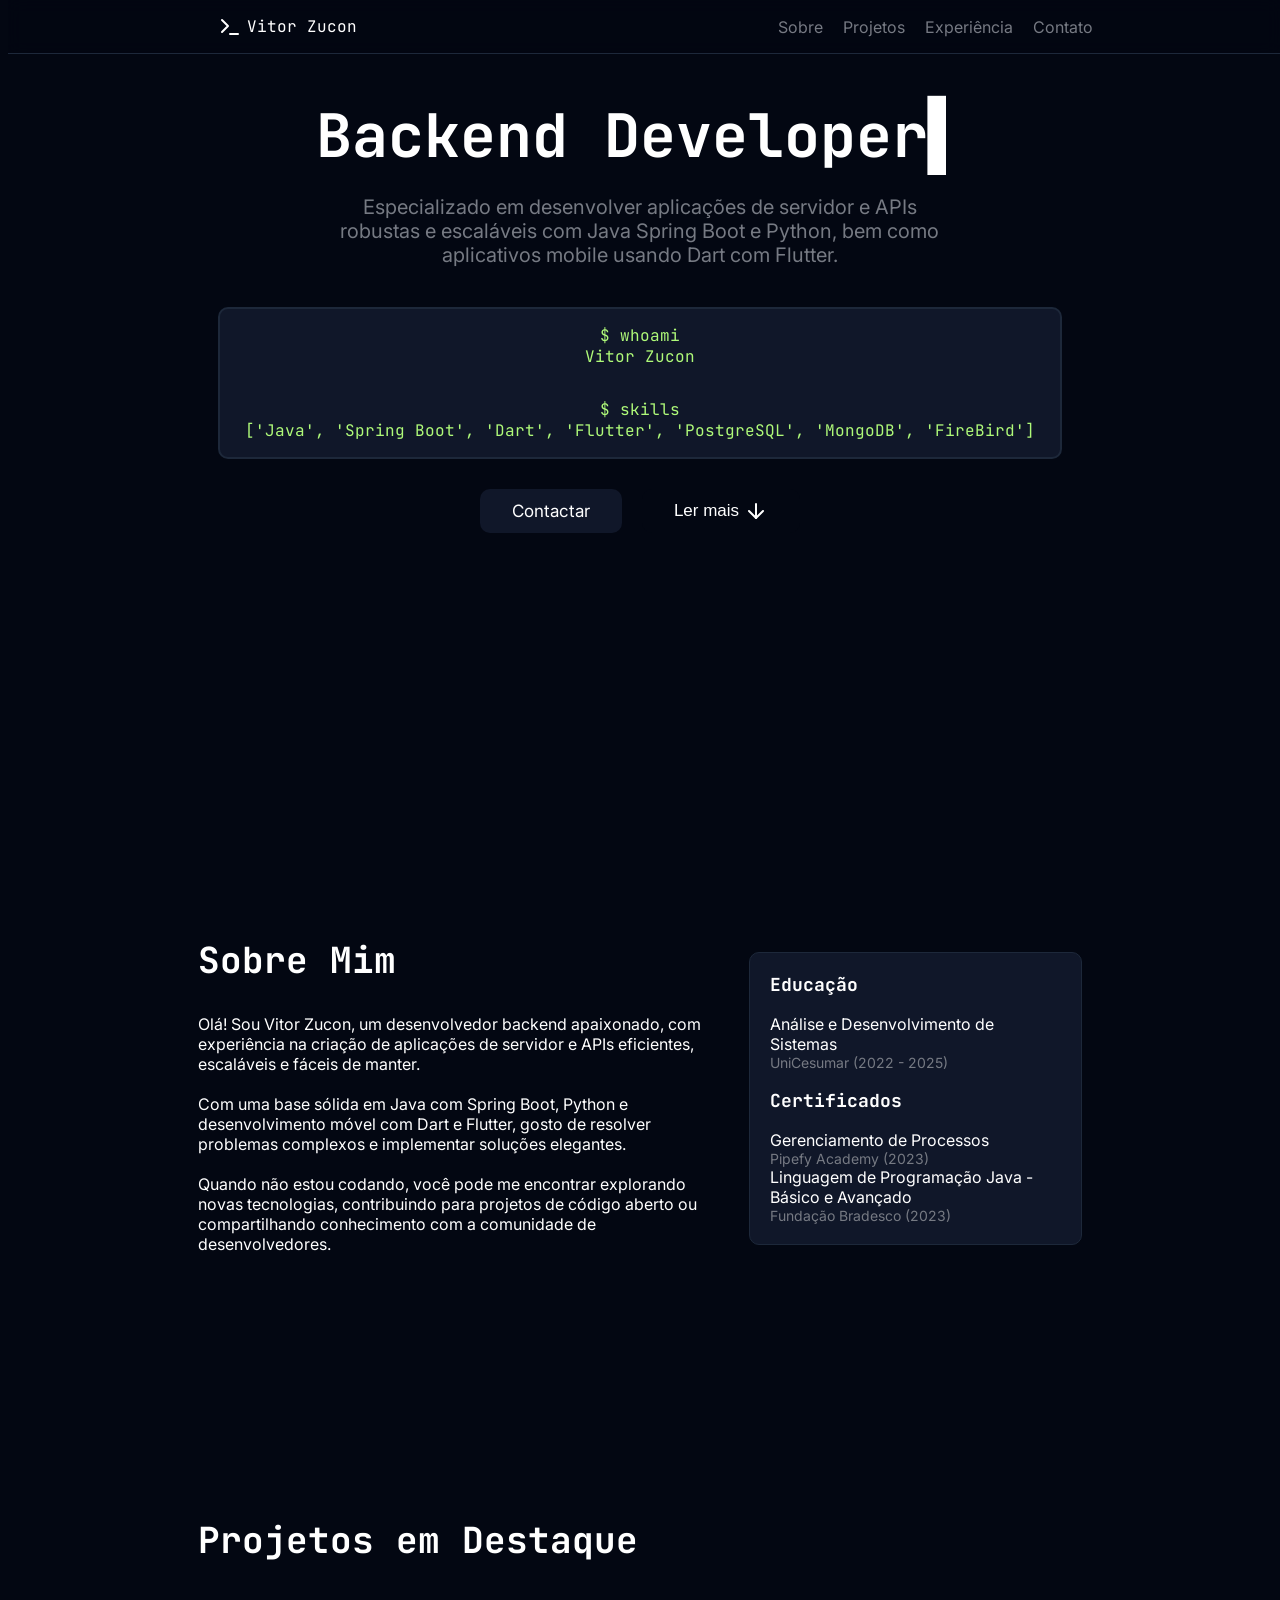
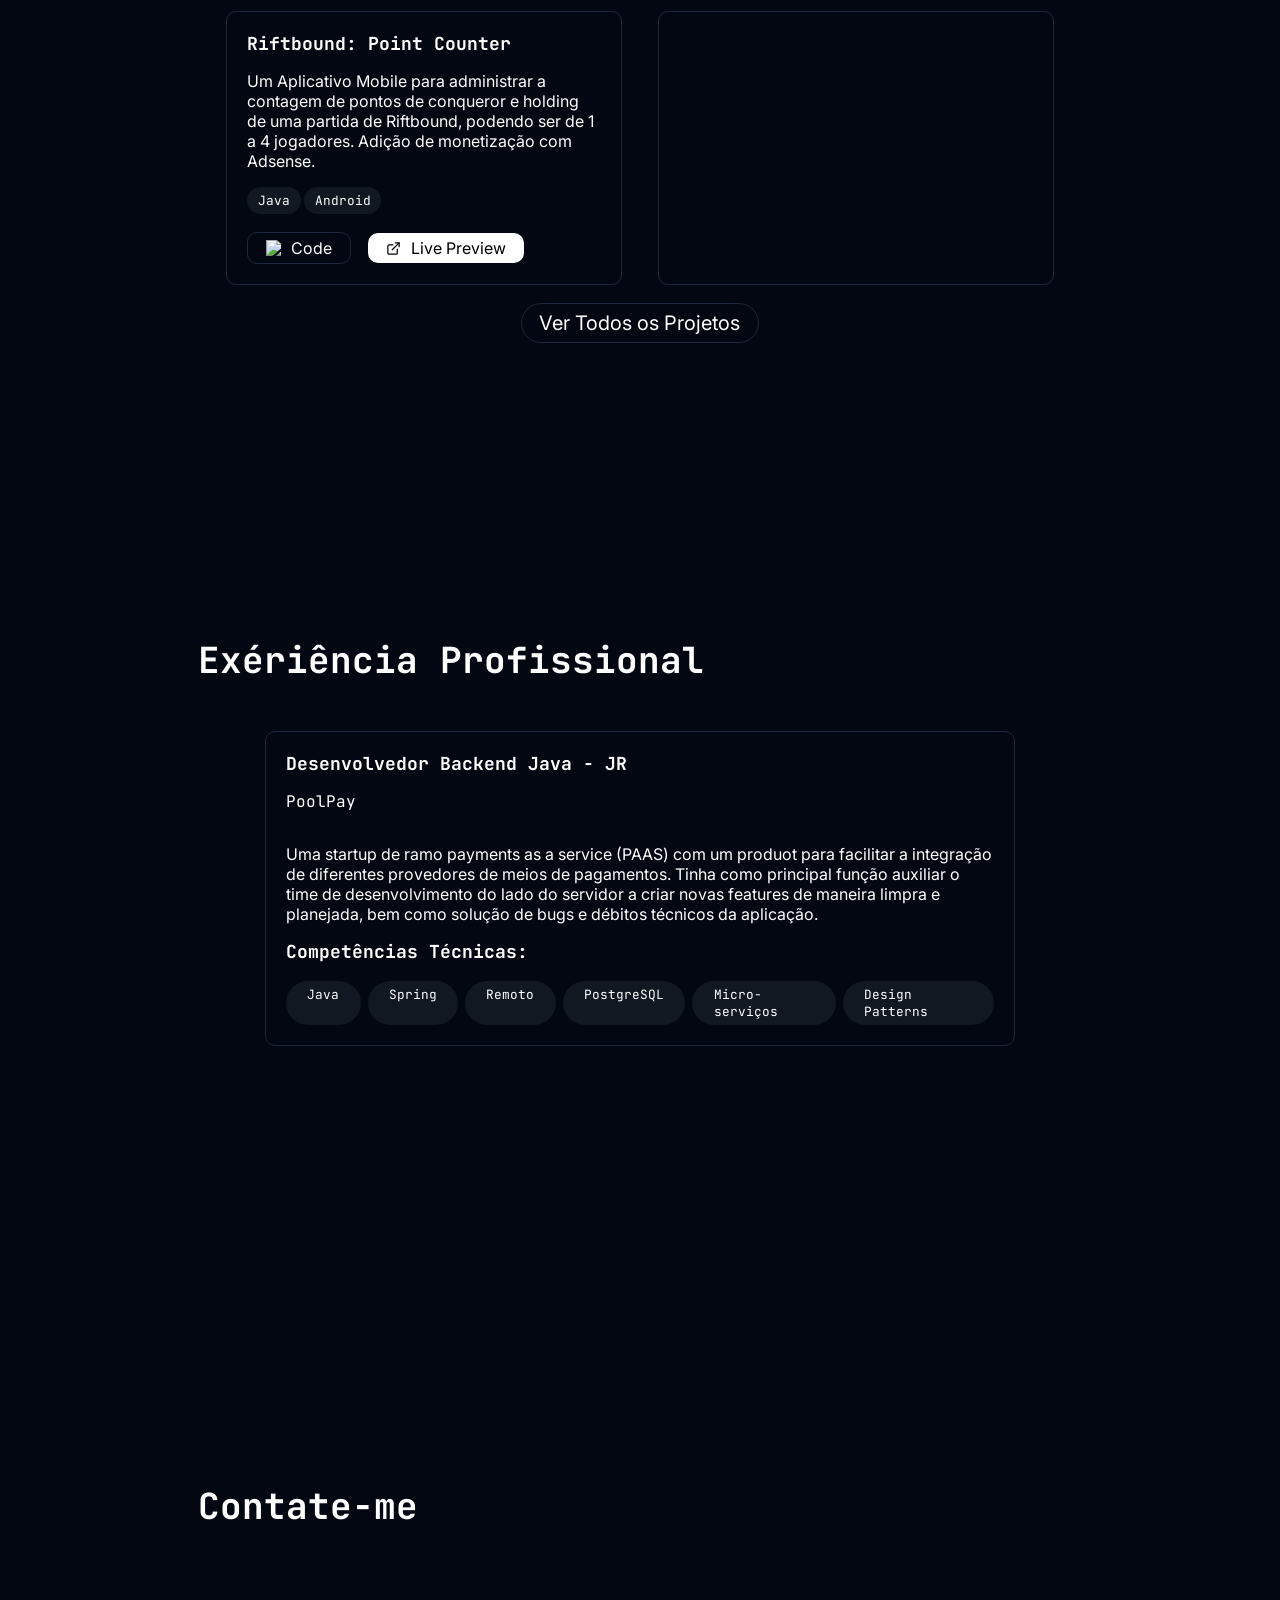
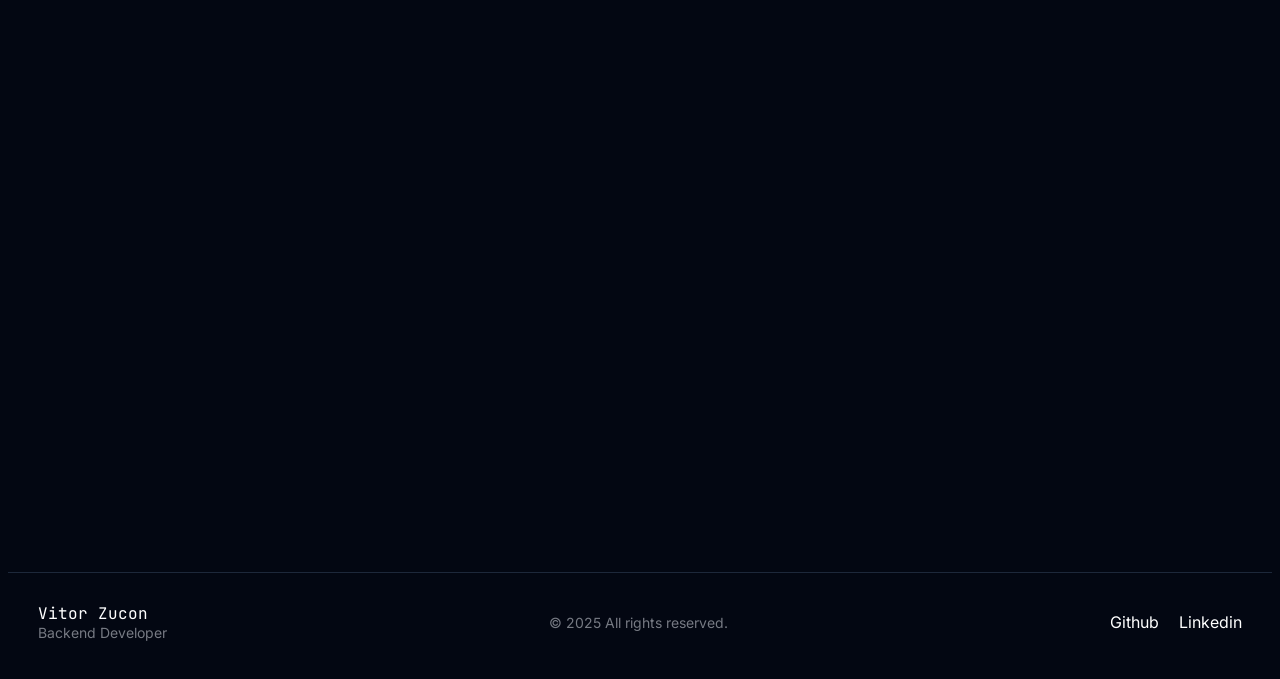
==== index.html @ 937baaa4 "add new section exp" ====
<!DOCTYPE html>
<html lang="en">
<head>
    <meta charset="UTF-8">
    <meta name="viewport" content="width=device-width, initial-scale=1.0">
    <link rel="stylesheet" href="style.css">
    <title>Document</title>
</head>
<body>
    <header>
        <div class="logoHome">
            <svg xmlns="http://www.w3.org/2000/svg" width="24" height="24" viewBox="0 0 24 24" fill="none" stroke="currentColor" stroke-width="2" stroke-linecap="round" stroke-linejoin="round" class="lucide lucide-terminal h-6 w-6" data-lov-id="src/components/Navbar.tsx:12:12" data-lov-name="Terminal" data-component-path="src/components/Navbar.tsx" data-component-line="12" data-component-file="Navbar.tsx" data-component-name="Terminal" data-component-content="%7B%22className%22%3A%22h-6%20w-6%22%7D"><polyline points="4 17 10 11 4 5"></polyline><line x1="12" x2="20" y1="19" y2="19"></line></svg>
            <p class="font-pri">Vitor Zucon</p>
        </div>
        <div class="navbar font-sec">
            <a href="#about">Sobre</a>
            <a href="#projects">Projetos</a>
            <a href="#exp">Experiência</a>
            <a href="#contact">Contato</a>
        </div>
    </header>
    <main>
        <section>
            <div id="intro">
                <h1 class="font-pri">Backend Developer<strong><span class="animate-cursor-blink">▌</span></strong></h1>
                <p class="font-sec" id="intro-desc">Especializado em desenvolver aplicações de servidor e APIs robustas e escaláveis com Java Spring Boot e Python, bem como aplicativos mobile usando Dart com Flutter.</p>
                <div class="box font-pri">
                    <p>$ whoami <br>Vitor Zucon</p>
                    <p>$ skills <br>['Java', 'Spring Boot', 'Dart', 'Flutter', 'PostgreSQL', 'MongoDB', 'FireBird']</p>
                </div>
                <div class="div-buttons">
                    <button onclick="document.getElementById('contact').scrollIntoView({behavior:'smooth'});"" class="btn-pri font-sec">Contactar</button>
                    <button onclick="document.getElementById('about').scrollIntoView({behavior:'smooth'});" class="btn-sec">Ler mais <svg xmlns="http://www.w3.org/2000/svg" width="24" height="24" viewBox="0 0 24 24" fill="none" stroke="currentColor" stroke-width="2" stroke-linecap="round" stroke-linejoin="round" class="lucide lucide-arrow-down ml-2 h-4 w-4" data-lov-id="src/components/Hero.tsx:35:16" data-lov-name="ArrowDown" data-component-path="src/components/Hero.tsx" data-component-line="35" data-component-file="Hero.tsx" data-component-name="ArrowDown" data-component-content="%7B%22className%22%3A%22ml-2%20h-4%20w-4%22%7D"><path d="M12 5v14"></path><path d="m19 12-7 7-7-7"></path></svg></button>
                </div>
            </div>
        </section>
        <section id="about">
            <div>
                <h2 class="font-pri">Sobre Mim</h2>
                <p class="font-sec">Olá! Sou Vitor Zucon, um desenvolvedor backend apaixonado, com experiência na criação de aplicações de servidor e APIs eficientes, escaláveis e fáceis de manter. <br> <br>    
                    Com uma base sólida em Java com Spring Boot, Python e desenvolvimento móvel com Dart e Flutter, gosto de resolver problemas complexos e implementar soluções elegantes. <br><br>
                    Quando não estou codando, você pode me encontrar explorando novas tecnologias, contribuindo para projetos de código aberto ou compartilhando conhecimento com a comunidade de desenvolvedores.</p>
            </div>
            <div class="box-educ">
                <h3 class="font-pri">Educação</h3><br>
                <p class="font-sec" style="font-size: 16px; margin: 0;">Análise e Desenvolvimento de Sistemas</p>
                <p class="font-sec p2" style="font-size: 14px; margin: 0;">UniCesumar (2022 - 2025)</p>
                <br>
                <h3 class="font-pri">Certificados</h3><br>
                <p class="font-sec" style="font-size: 16px; margin: 0;">Gerenciamento de Processos</p>
                <p class="font-sec p2" style="font-size: 14px; margin: 0;">Pipefy Academy (2023)</p>
                <p class="font-sec" style="font-size: 16px; margin: 0;">Linguagem de Programação Java - Básico e Avançado</p>
                <p class="font-sec p2" style="font-size: 14px; margin: 0;">Fundação Bradesco (2023)</p>
            </div>
        </section>
        <section id="projects">
            <h2 class="font-pri" style="text-align: start;">Projetos em Destaque</h2>
            <div style="width: 100%; height: 100%;display: flex; flex-direction: column;">
                <div style="width: 100%; height: 100%;display: flex; flex-direction: row; justify-content: center;">
                    <div class="box-proj">
                        <h3 class="font-pri">Riftbound: Point Counter</h3>
                        <p class="font-sec">Um Aplicativo Mobile para administrar a contagem de pontos de conqueror e holding de uma partida de Riftbound, podendo ser de 1 a 4 jogadores. Adição de monetização com Adsense.</p>
                        <div class="badges">
                            <span class="badge font-pri">Java</span>
                            <span class="badge font-pri">Android</span>
                        </div>
                        <br>
                        <div style="display: flex; flex-direction: row;align-items: center; gap: 5%; width: 100%;">
                            <a href="#" class="proj font-sec"><img width="15px" src="https://cdn.simpleicons.org/gitHub/white"/> Code</a>
                            <a href="#" class="proj2 font-sec"><svg xmlns="http://www.w3.org/2000/svg" width="15" height="15" viewBox="0 0 24 24" fill="none" stroke="black" stroke-width="2" stroke-linecap="round" stroke-linejoin="round" class="lucide lucide-external-link h-4 w-4 mr-2" data-lov-id="src/components/Projects.tsx:66:18" data-lov-name="ExternalLink" data-component-path="src/components/Projects.tsx" data-component-line="66" data-component-file="Projects.tsx" data-component-name="ExternalLink" data-component-content="%7B%22className%22%3A%22h-4%20w-4%20mr-2%22%7D"><path d="M15 3h6v6"></path><path d="M10 14 21 3"></path><path d="M18 13v6a2 2 0 0 1-2 2H5a2 2 0 0 1-2-2V8a2 2 0 0 1 2-2h6"></path></svg> Live Preview</a>
                        </div>
                    </div>
                    <div class="box-proj"></div>
                </div>
            </div>
            <a class="seemore font-sec" href="#">Ver Todos os Projetos</a>
        </section>
        <section id="exp">
            <h2 class="font-pri">Exériência Profissional</h2>
            <div style="display: flex; flex-direction: column; width: 100%; align-items: center;">
                <div class="box-exp">
                    <h3 class="font-pri">Desenvolvedor Backend Java - JR</h3>
                    <p class="font-pri">PoolPay</p>
                    <p class="font-sec">Uma startup de ramo payments as a service (PAAS) com um produot para facilitar a integração de diferentes provedores de meios de pagamentos. Tinha como principal função auxiliar o time de desenvolvimento do lado do servidor a criar novas features de maneira limpra e planejada, bem como solução de bugs e débitos técnicos da aplicação.</p>
                    <h3 class="font-pri">Competências Técnicas:</h3>
                    <br>
                    <div class="badges">
                        <span class="badge font-pri">Java</span>
                        <span class="badge font-pri">Spring</span>
                        <span class="badge font-pri">Remoto</span>
                        <span class="badge font-pri">PostgreSQL</span>
                        <span class="badge font-pri">Micro-serviços</span>
                        <span class="badge font-pri">Design Patterns</span>
                    </div>
                </div>
            </div>
        </section>
        <section id="contact">
            <h2 class="font-pri">Contate-me</h2>
            <div></div>
        </section>
    </main>
    <footer>
        <div id="footer-id">
            <p class="font-pri">Vitor Zucon</p>
            <p class="font-sec">Backend Developer</p>
        </div>
        <div id="footer-cr">
            <p class="font-sec">© 2025 All rights reserved.</p>
        </div>
        <div id="footer-social" class="font-sec">
            <a href="#">Github</a>
            <a href="#">Linkedin</a>
        </div>
    </footer>
</body>
</html>
---- style.css ----
@import url('https://fonts.googleapis.com/css2?family=Inter:ital,opsz,wght@0,14..32,100..900;1,14..32,100..900&family=JetBrains+Mono:ital,wght@0,100..800;1,100..800&display=swap');
html {
  scroll-behavior: smooth;
}

*{
    color: white;
}


body{
    background-color: #030712;
}


header{
    display: flex;
    flex-direction: row;
    width: 100%;
    justify-content: space-around;
    border-bottom-style: solid;
    border-bottom-width: 1px;
    border-color: hsl(216 34% 17%);
    position: fixed;
    top: 0;
    z-index: 9999;
    background-color: rgba(3, 7, 18, 0.692);
    backdrop-filter: blur(8px);
    -webkit-backdrop-filter: blur(8px); 
}

.font-pri{
    font-family: "JetBrains Mono", monospace;
}

.font-sec{
    font-family: "Inter", sans-serif;
}

header div{
    display: flex;
    flex-direction: row;
    align-items: center;
}

main{
    display: flex;
    flex-direction: column;
    align-items: center;
}

section{
    display: flex;
    flex-direction: column;
    align-items: center;
    width: 70%;
    min-height: 80vh;
}

.logoHome{
    color: white;
    gap: 5px;
}

.navbar{
    justify-content: space-evenly;
    width: 300px;
    gap: 20px;
}

.navbar a{
    color: rgb(118, 122, 131);
    text-decoration: none;
    transition: all 0.2s;
}

.navbar a:hover{
    color: rgb(170, 176, 189);
}

.animate-cursor-blink {
    display: inline-block;               
    animation: cursor-blink 1.2s step-end infinite;
}


#intro{
    display: flex;
    flex-direction: column;
    align-items: center;
    height: 100%;
    justify-content: center;
    margin-top: 10%;
}

.box{
    display: flex;
    flex-direction: column;
    align-items: center;
    background-color: rgb(16, 23, 41);
    width: 95%;
    border-radius: 10px;
    border-style: solid;
    border-width: 2px;
    border-color: hsl(216 34% 17%);
    margin-top: 20px;
}

.box p{
    color: rgb(175, 250, 121);
    text-align: center;
}

h1{
    font-size: 60px;
    margin: 0;
}

button{
    display: flex;
    flex-direction: row;
    align-items: center;
    gap: 5px;
}

.div-buttons{
    width: 50%;
    display: flex;
    flex-direction: row;
    justify-content: center;
    margin-top: 30px;
    gap: 20px;
}

.btn-pri{
    background-color: rgb(16, 23, 41);
    border-radius: 10px;
    font-size: 17px;
    padding: 10px 32px 10px 32px;
    border: none;
    transition: all 0.2s;
}
.btn-pri:hover{
    background-color: rgb(11, 16, 27);
    cursor: pointer;
}

.btn-sec{
    background-color: rgb(3, 7, 18);
    border-radius: 10px;
    font-size: 17px;
    padding: 10px 32px 10px 32px;
    border: none;
    transition: all 0.2s;
}

.btn-sec:hover{
    background-color: rgb(24, 34, 59);
    cursor: pointer;
}

#intro-desc{
    font-size: 20px;
    color: rgb(118, 122, 131);
    text-align: center;
    width: 70%;
}

footer{
    display: flex;
    flex-direction: row;
    justify-content: space-between;
    padding: 30px 30px;
    align-items: center;
    border-top-style: solid;
    border-top-width: 1px;
    border-color: hsl(216 34% 17%);
}

footer p {
    margin: 0;
}

#footer-id .font-pri{
    font-size: 16px;
}
#footer-id .font-sec, #footer-cr p{
    font-size: 14px;
    color: rgb(118, 122, 131);
}

#footer-social{
    display: flex;
    flex-direction: row;
    gap: 20px;
}

#footer-social a{
    text-decoration: none;
    font-size: 16px;
}

#about{
    width: 70%;
    display: flex;
    flex-direction: row;
    gap: 20px;
}

.box-educ{
    display: flex;
    flex-direction: column;
    align-items: start;
    padding: 20px;
    background-color: rgb(16, 23, 41);
    width: 95%;
    border-radius: 10px;
    border-style: solid;
    border-width: 1px;
    border-color: hsl(216 34% 17%);
    margin-top: 20px;
    transition: all 0.2s;
}

.box-proj {
    display: flex;
    flex-direction: column;
    align-items: start;
    padding: 20px;
    width: 40%;
    border-radius: 10px;
    border-style: solid;
    border-width: 1px;
    border-color: hsl(216 34% 17%);
    margin: 2%;
    transition: all 0.2s;
    justify-content: space-evenly;
}


.box-exp {
    display: flex;
    flex-direction: column;
    align-items: start;
    padding: 20px;
    width: 80%;
    border-radius: 10px;
    border-style: solid;
    border-width: 1px;
    border-color: hsl(216 34% 17%);
    margin: 2%;
    transition: all 0.2s;
    justify-content: space-evenly;
}

#contact{
    margin-top: 10%;
    border-radius: 100px;
}

#projects{
    margin-top: 3%;
    height: 50%;
}

h2{
    font-size: 36px;
    width: 100%;
}

h3{
    font-size: 18px;
    margin: 0;
}

.p2{
    color: rgb(118, 122, 131);
}

.box-educ:hover, .box-proj:hover, .box-exp:hover{
    border-color: rgb(255, 255, 255);

}

.badges{
    width: 100%;
    display: flex;
    flex-direction: row;
    gap: 1%;
}

.badge{
    font-size: 80%;
    padding-inline: 3%;
    padding-top: 5px;
    padding-bottom: 5px;
    background-color: #111822;
    border-radius: 60px;

}

a{
    text-decoration: none;
    align-items: center;
    display: flex;
    gap: 10px;
}

a.proj{
    border-radius: 10px;
    border-style: solid;
    border-width: 1px;
    border-color: hsl(216 34% 17%);
    padding-inline: 5%;
    padding-top: 5px;
    padding-bottom: 5px;
    transition: all 0.2s;
}

a.proj:hover{
    background-color: hsl(216 34% 17%);
}

a.proj2{
    color: black;
    background-color: white;
    padding-inline: 5%;
    border-radius: 10px;
    padding-top: 5px;
    padding-bottom: 5px;
    transition: all 0.2s;
}

a.proj2:hover{
    background-color: rgb(196, 196, 196);
}

a.seemore{
    font-size: 20px;
    border-style: solid;
    border-width: 1px;
    border-color: hsl(216 34% 17%);
    border-radius: 20px;
    padding-top: 7px;
    padding-inline: 2%;
    padding-bottom: 7px;
    transition: all 0.2s;
}

a.seemore:hover{
    background-color: hsl(216 34% 17%);
}

@keyframes cursor-blink {
    0%, 100% {
      opacity: 1;
    }
    50% {
      opacity: 0;
    }
}
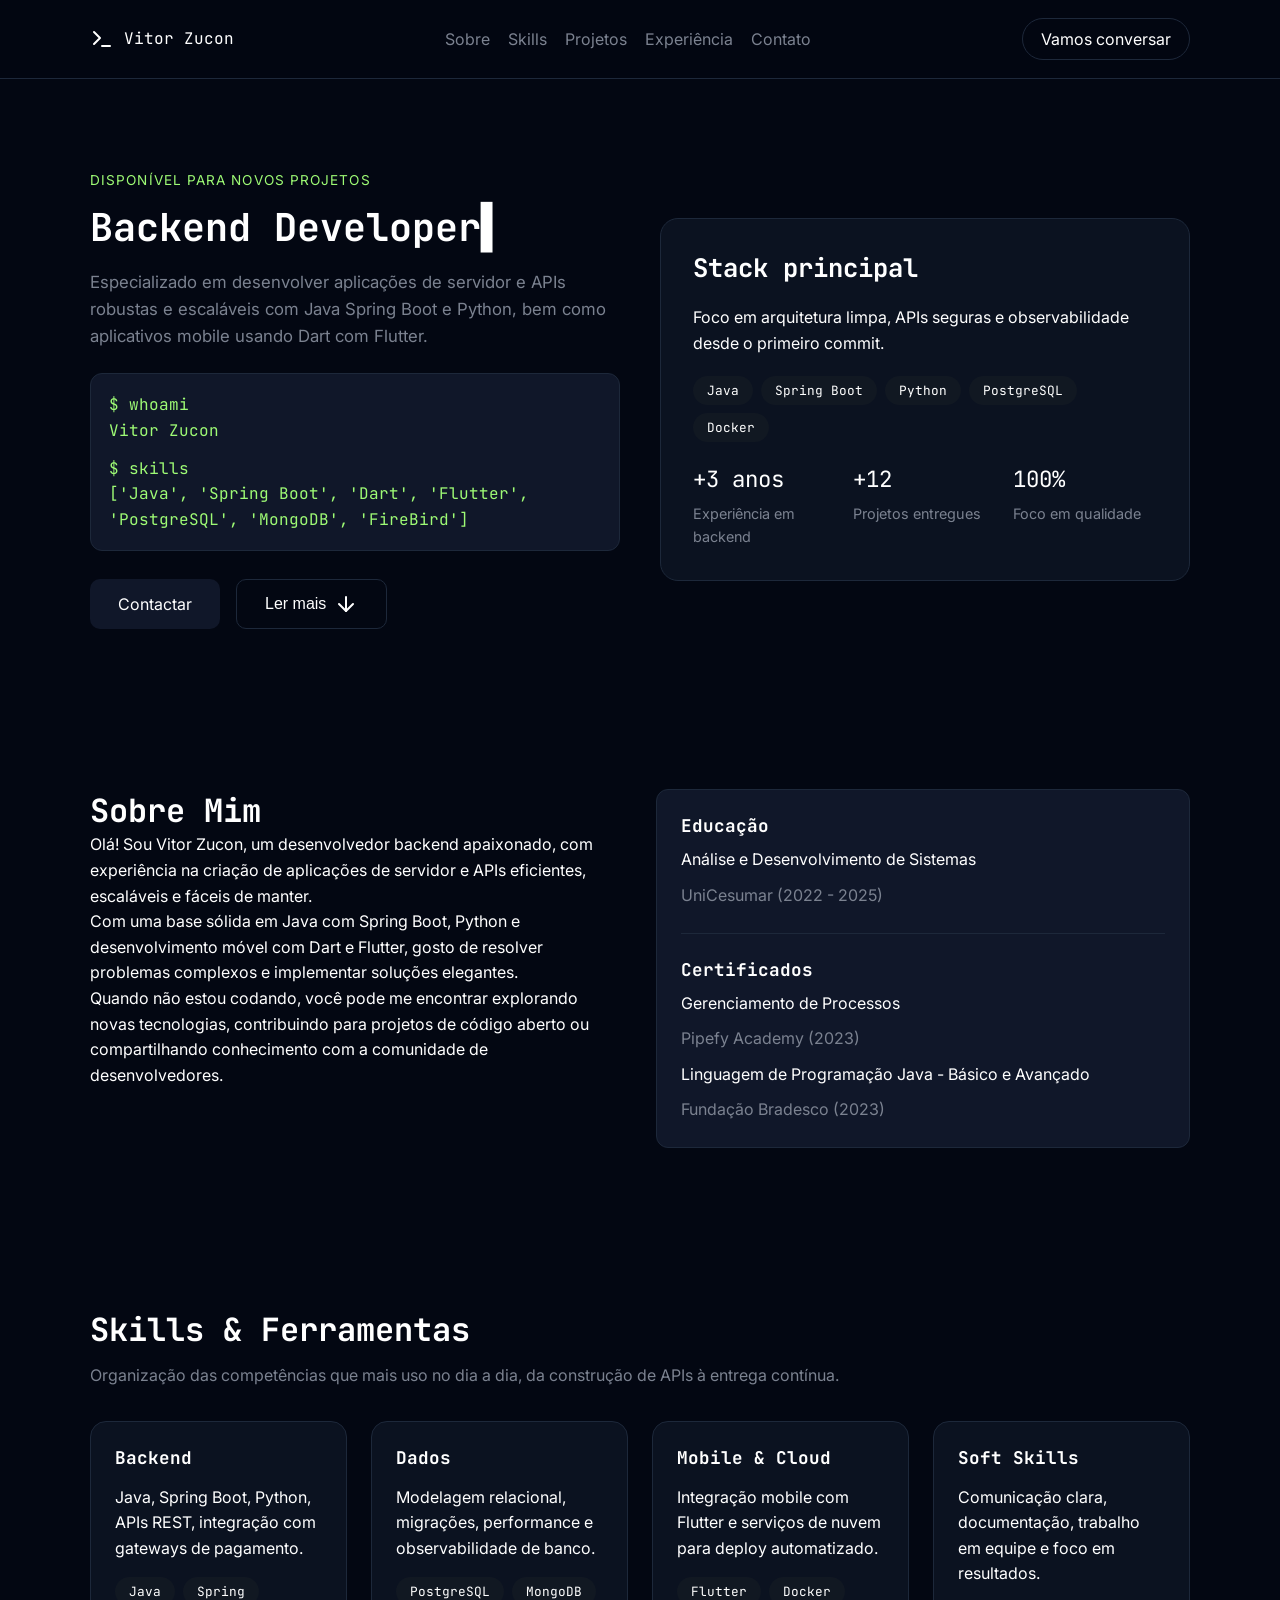
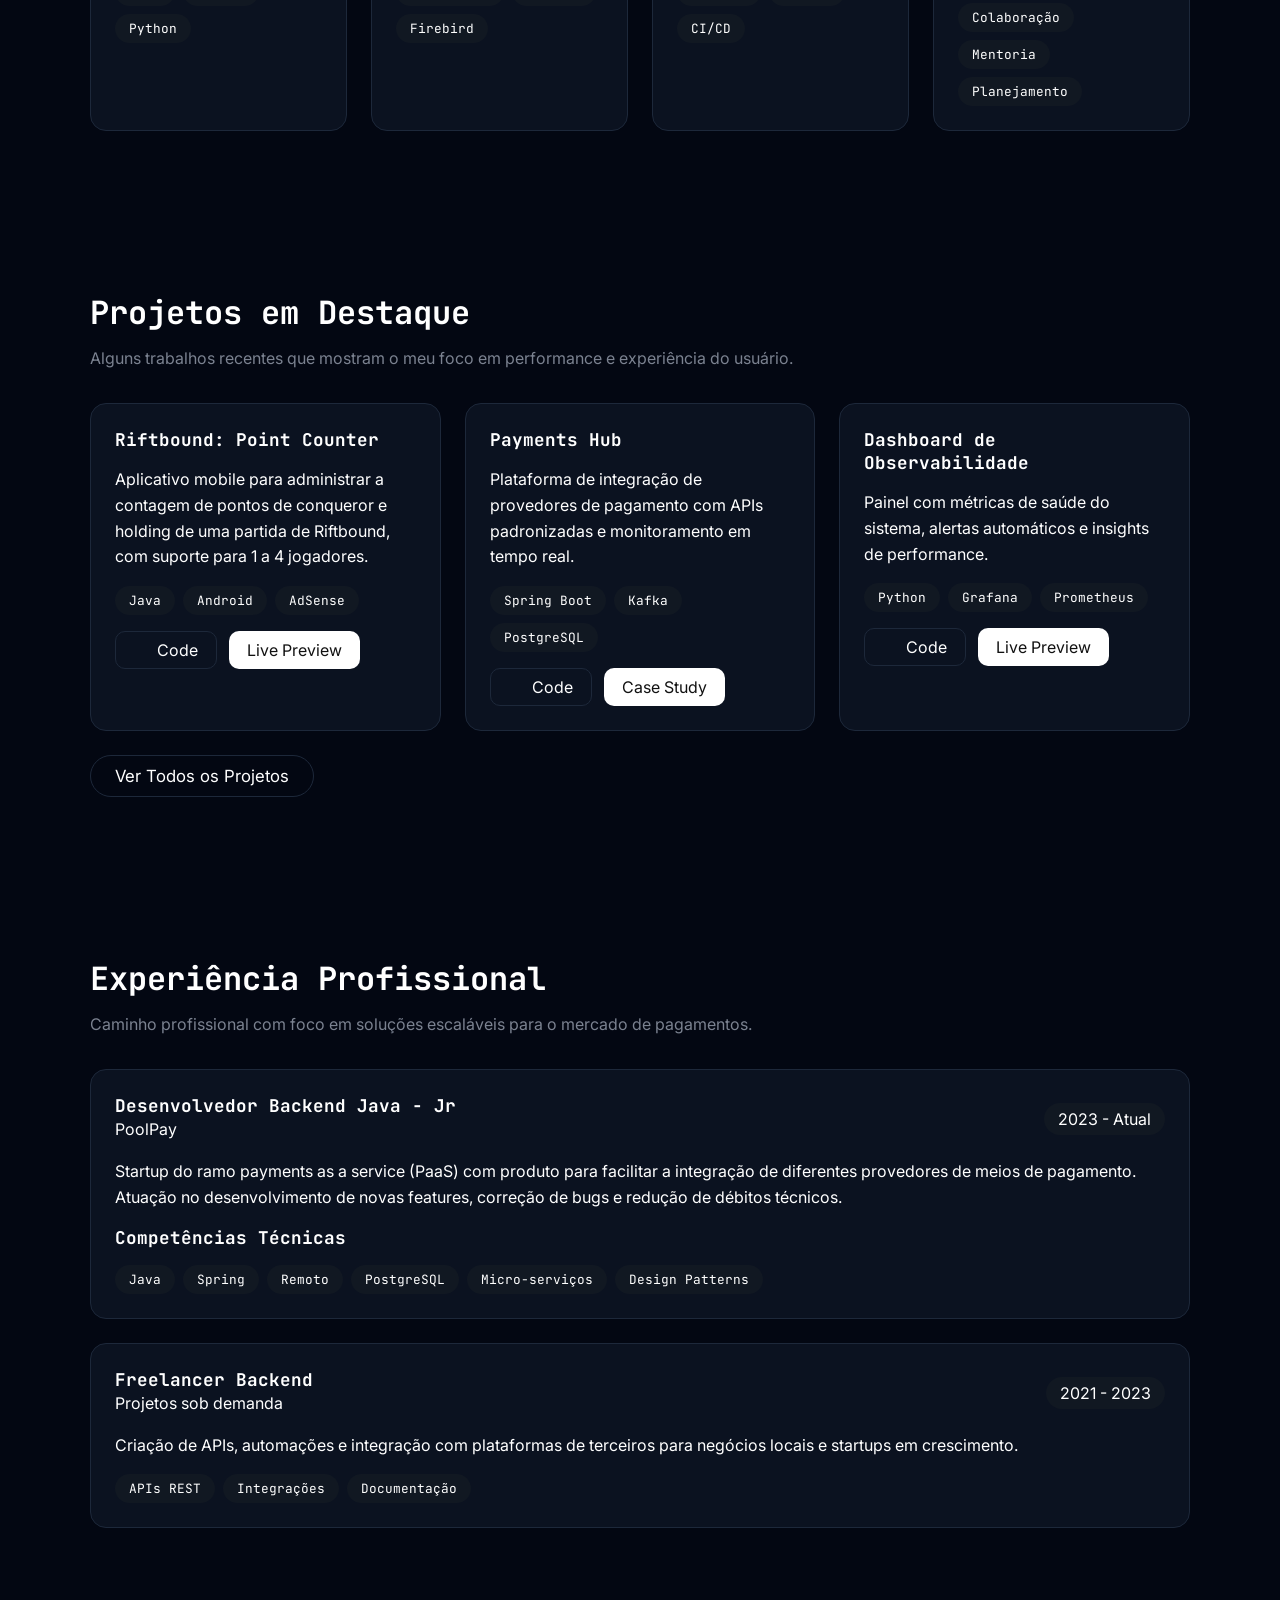
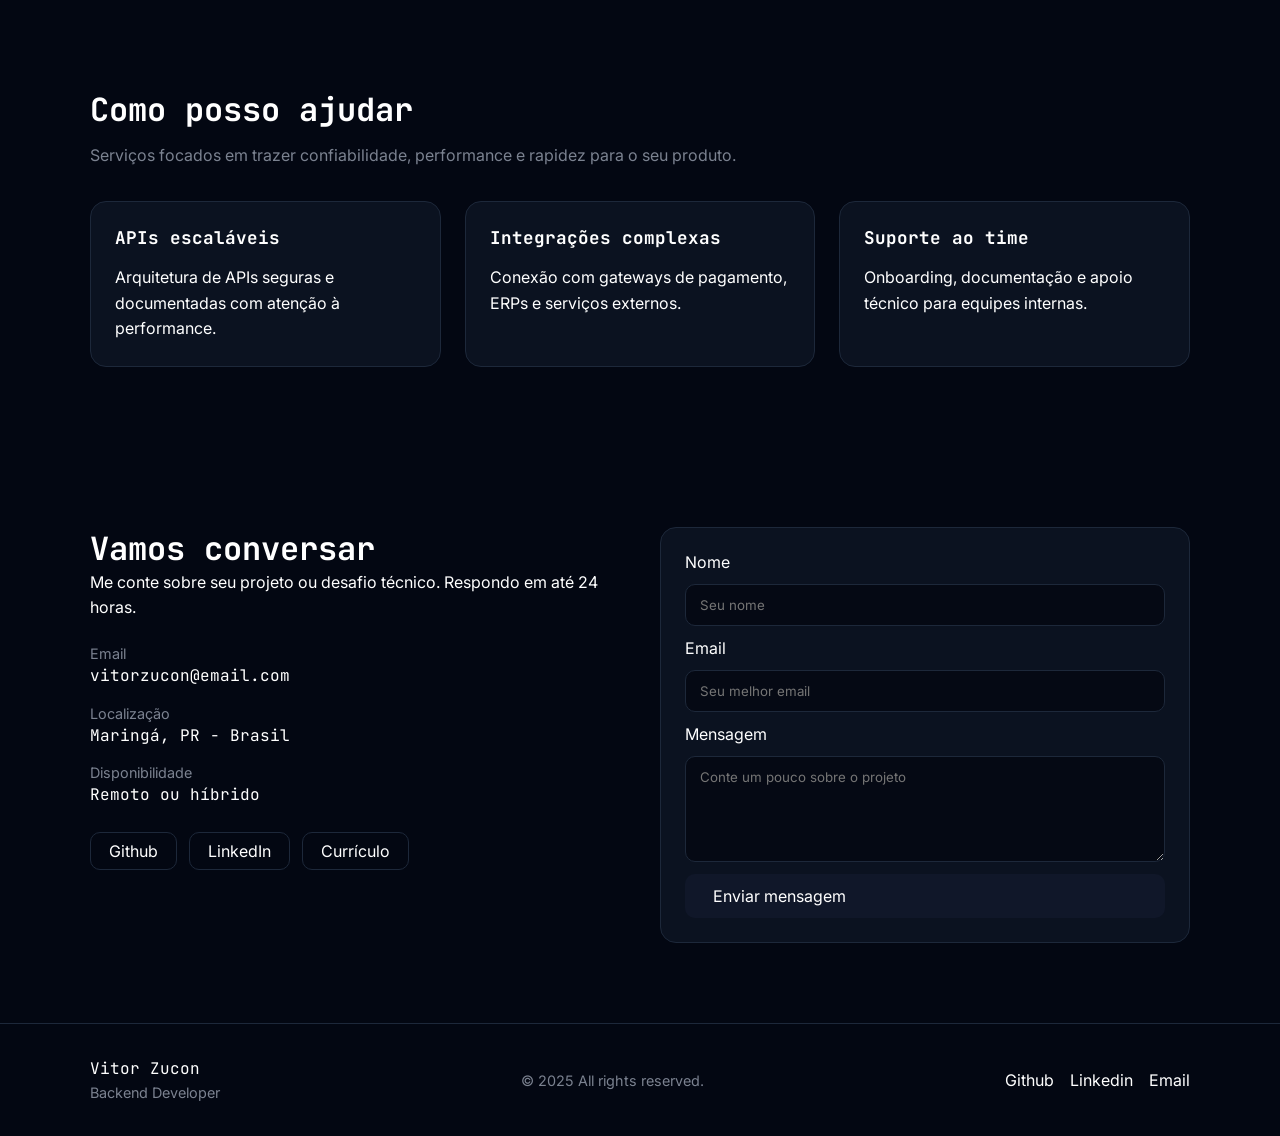
==== commit 2bba90f0: "Improve portfolio layout and content" ====
--- a/index.html
+++ b/index.html
@@ -1,117 +1,314 @@
 <!DOCTYPE html>
-<html lang="en">
+<html lang="pt-BR">
 <head>
     <meta charset="UTF-8">
     <meta name="viewport" content="width=device-width, initial-scale=1.0">
     <link rel="stylesheet" href="style.css">
-    <title>Document</title>
+    <title>Vitor Zucon | Portfólio</title>
 </head>
 <body>
-    <header>
-        <div class="logoHome">
-            <svg xmlns="http://www.w3.org/2000/svg" width="24" height="24" viewBox="0 0 24 24" fill="none" stroke="currentColor" stroke-width="2" stroke-linecap="round" stroke-linejoin="round" class="lucide lucide-terminal h-6 w-6" data-lov-id="src/components/Navbar.tsx:12:12" data-lov-name="Terminal" data-component-path="src/components/Navbar.tsx" data-component-line="12" data-component-file="Navbar.tsx" data-component-name="Terminal" data-component-content="%7B%22className%22%3A%22h-6%20w-6%22%7D"><polyline points="4 17 10 11 4 5"></polyline><line x1="12" x2="20" y1="19" y2="19"></line></svg>
-            <p class="font-pri">Vitor Zucon</p>
-        </div>
-        <div class="navbar font-sec">
-            <a href="#about">Sobre</a>
-            <a href="#projects">Projetos</a>
-            <a href="#exp">Experiência</a>
-            <a href="#contact">Contato</a>
+    <header class="site-header">
+        <div class="container header-content">
+            <div class="logoHome">
+                <svg xmlns="http://www.w3.org/2000/svg" width="24" height="24" viewBox="0 0 24 24" fill="none" stroke="currentColor" stroke-width="2" stroke-linecap="round" stroke-linejoin="round" class="lucide lucide-terminal"><polyline points="4 17 10 11 4 5"></polyline><line x1="12" x2="20" y1="19" y2="19"></line></svg>
+                <p class="font-pri">Vitor Zucon</p>
+            </div>
+            <nav class="navbar font-sec">
+                <a href="#about">Sobre</a>
+                <a href="#skills">Skills</a>
+                <a href="#projects">Projetos</a>
+                <a href="#exp">Experiência</a>
+                <a href="#contact">Contato</a>
+            </nav>
+            <a class="btn-outline font-sec" href="#contact">Vamos conversar</a>
         </div>
     </header>
+
     <main>
-        <section>
-            <div id="intro">
-                <h1 class="font-pri">Backend Developer<strong><span class="animate-cursor-blink">▌</span></strong></h1>
-                <p class="font-sec" id="intro-desc">Especializado em desenvolver aplicações de servidor e APIs robustas e escaláveis com Java Spring Boot e Python, bem como aplicativos mobile usando Dart com Flutter.</p>
-                <div class="box font-pri">
-                    <p>$ whoami <br>Vitor Zucon</p>
-                    <p>$ skills <br>['Java', 'Spring Boot', 'Dart', 'Flutter', 'PostgreSQL', 'MongoDB', 'FireBird']</p>
-                </div>
-                <div class="div-buttons">
-                    <button onclick="document.getElementById('contact').scrollIntoView({behavior:'smooth'});"" class="btn-pri font-sec">Contactar</button>
-                    <button onclick="document.getElementById('about').scrollIntoView({behavior:'smooth'});" class="btn-sec">Ler mais <svg xmlns="http://www.w3.org/2000/svg" width="24" height="24" viewBox="0 0 24 24" fill="none" stroke="currentColor" stroke-width="2" stroke-linecap="round" stroke-linejoin="round" class="lucide lucide-arrow-down ml-2 h-4 w-4" data-lov-id="src/components/Hero.tsx:35:16" data-lov-name="ArrowDown" data-component-path="src/components/Hero.tsx" data-component-line="35" data-component-file="Hero.tsx" data-component-name="ArrowDown" data-component-content="%7B%22className%22%3A%22ml-2%20h-4%20w-4%22%7D"><path d="M12 5v14"></path><path d="m19 12-7 7-7-7"></path></svg></button>
-                </div>
-            </div>
-        </section>
-        <section id="about">
-            <div>
-                <h2 class="font-pri">Sobre Mim</h2>
-                <p class="font-sec">Olá! Sou Vitor Zucon, um desenvolvedor backend apaixonado, com experiência na criação de aplicações de servidor e APIs eficientes, escaláveis e fáceis de manter. <br> <br>    
-                    Com uma base sólida em Java com Spring Boot, Python e desenvolvimento móvel com Dart e Flutter, gosto de resolver problemas complexos e implementar soluções elegantes. <br><br>
-                    Quando não estou codando, você pode me encontrar explorando novas tecnologias, contribuindo para projetos de código aberto ou compartilhando conhecimento com a comunidade de desenvolvedores.</p>
-            </div>
-            <div class="box-educ">
-                <h3 class="font-pri">Educação</h3><br>
-                <p class="font-sec" style="font-size: 16px; margin: 0;">Análise e Desenvolvimento de Sistemas</p>
-                <p class="font-sec p2" style="font-size: 14px; margin: 0;">UniCesumar (2022 - 2025)</p>
-                <br>
-                <h3 class="font-pri">Certificados</h3><br>
-                <p class="font-sec" style="font-size: 16px; margin: 0;">Gerenciamento de Processos</p>
-                <p class="font-sec p2" style="font-size: 14px; margin: 0;">Pipefy Academy (2023)</p>
-                <p class="font-sec" style="font-size: 16px; margin: 0;">Linguagem de Programação Java - Básico e Avançado</p>
-                <p class="font-sec p2" style="font-size: 14px; margin: 0;">Fundação Bradesco (2023)</p>
-            </div>
-        </section>
-        <section id="projects">
-            <h2 class="font-pri" style="text-align: start;">Projetos em Destaque</h2>
-            <div style="width: 100%; height: 100%;display: flex; flex-direction: column;">
-                <div style="width: 100%; height: 100%;display: flex; flex-direction: row; justify-content: center;">
-                    <div class="box-proj">
+        <section class="hero">
+            <div class="container hero-content">
+                <div class="hero-text">
+                    <p class="eyebrow font-sec">Disponível para novos projetos</p>
+                    <h1 class="font-pri">Backend Developer<strong><span class="animate-cursor-blink">▌</span></strong></h1>
+                    <p class="font-sec intro-desc">Especializado em desenvolver aplicações de servidor e APIs robustas e escaláveis com Java Spring Boot e Python, bem como aplicativos mobile usando Dart com Flutter.</p>
+                    <div class="box font-pri">
+                        <p>$ whoami <br>Vitor Zucon</p>
+                        <p>$ skills <br>['Java', 'Spring Boot', 'Dart', 'Flutter', 'PostgreSQL', 'MongoDB', 'FireBird']</p>
+                    </div>
+                    <div class="div-buttons">
+                        <button onclick="document.getElementById('contact').scrollIntoView({behavior:'smooth'});" class="btn-pri font-sec">Contactar</button>
+                        <button onclick="document.getElementById('about').scrollIntoView({behavior:'smooth'});" class="btn-sec">Ler mais <svg xmlns="http://www.w3.org/2000/svg" width="24" height="24" viewBox="0 0 24 24" fill="none" stroke="currentColor" stroke-width="2" stroke-linecap="round" stroke-linejoin="round" class="lucide lucide-arrow-down ml-2 h-4 w-4"><path d="M12 5v14"></path><path d="m19 12-7 7-7-7"></path></svg></button>
+                    </div>
+                </div>
+                <div class="hero-card">
+                    <h2 class="font-pri">Stack principal</h2>
+                    <p class="font-sec">Foco em arquitetura limpa, APIs seguras e observabilidade desde o primeiro commit.</p>
+                    <div class="badges">
+                        <span class="badge font-pri">Java</span>
+                        <span class="badge font-pri">Spring Boot</span>
+                        <span class="badge font-pri">Python</span>
+                        <span class="badge font-pri">PostgreSQL</span>
+                        <span class="badge font-pri">Docker</span>
+                    </div>
+                    <div class="hero-metrics">
+                        <div>
+                            <p class="metric-number font-pri">+3 anos</p>
+                            <p class="metric-label font-sec">Experiência em backend</p>
+                        </div>
+                        <div>
+                            <p class="metric-number font-pri">+12</p>
+                            <p class="metric-label font-sec">Projetos entregues</p>
+                        </div>
+                        <div>
+                            <p class="metric-number font-pri">100%</p>
+                            <p class="metric-label font-sec">Foco em qualidade</p>
+                        </div>
+                    </div>
+                </div>
+            </div>
+        </section>
+
+        <section id="about" class="section">
+            <div class="container two-columns">
+                <div>
+                    <h2 class="font-pri">Sobre Mim</h2>
+                    <p class="font-sec">Olá! Sou Vitor Zucon, um desenvolvedor backend apaixonado, com experiência na criação de aplicações de servidor e APIs eficientes, escaláveis e fáceis de manter.</p>
+                    <p class="font-sec">Com uma base sólida em Java com Spring Boot, Python e desenvolvimento móvel com Dart e Flutter, gosto de resolver problemas complexos e implementar soluções elegantes.</p>
+                    <p class="font-sec">Quando não estou codando, você pode me encontrar explorando novas tecnologias, contribuindo para projetos de código aberto ou compartilhando conhecimento com a comunidade de desenvolvedores.</p>
+                </div>
+                <div class="box-educ">
+                    <h3 class="font-pri">Educação</h3>
+                    <p class="font-sec">Análise e Desenvolvimento de Sistemas</p>
+                    <p class="font-sec p2">UniCesumar (2022 - 2025)</p>
+                    <div class="divider"></div>
+                    <h3 class="font-pri">Certificados</h3>
+                    <p class="font-sec">Gerenciamento de Processos</p>
+                    <p class="font-sec p2">Pipefy Academy (2023)</p>
+                    <p class="font-sec">Linguagem de Programação Java - Básico e Avançado</p>
+                    <p class="font-sec p2">Fundação Bradesco (2023)</p>
+                </div>
+            </div>
+        </section>
+
+        <section id="skills" class="section">
+            <div class="container">
+                <div class="section-header">
+                    <h2 class="font-pri">Skills & Ferramentas</h2>
+                    <p class="font-sec">Organização das competências que mais uso no dia a dia, da construção de APIs à entrega contínua.</p>
+                </div>
+                <div class="cards-grid">
+                    <div class="card">
+                        <h3 class="font-pri">Backend</h3>
+                        <p class="font-sec">Java, Spring Boot, Python, APIs REST, integração com gateways de pagamento.</p>
+                        <div class="badges">
+                            <span class="badge font-pri">Java</span>
+                            <span class="badge font-pri">Spring</span>
+                            <span class="badge font-pri">Python</span>
+                        </div>
+                    </div>
+                    <div class="card">
+                        <h3 class="font-pri">Dados</h3>
+                        <p class="font-sec">Modelagem relacional, migrações, performance e observabilidade de banco.</p>
+                        <div class="badges">
+                            <span class="badge font-pri">PostgreSQL</span>
+                            <span class="badge font-pri">MongoDB</span>
+                            <span class="badge font-pri">Firebird</span>
+                        </div>
+                    </div>
+                    <div class="card">
+                        <h3 class="font-pri">Mobile & Cloud</h3>
+                        <p class="font-sec">Integração mobile com Flutter e serviços de nuvem para deploy automatizado.</p>
+                        <div class="badges">
+                            <span class="badge font-pri">Flutter</span>
+                            <span class="badge font-pri">Docker</span>
+                            <span class="badge font-pri">CI/CD</span>
+                        </div>
+                    </div>
+                    <div class="card">
+                        <h3 class="font-pri">Soft Skills</h3>
+                        <p class="font-sec">Comunicação clara, documentação, trabalho em equipe e foco em resultados.</p>
+                        <div class="badges">
+                            <span class="badge font-pri">Colaboração</span>
+                            <span class="badge font-pri">Mentoria</span>
+                            <span class="badge font-pri">Planejamento</span>
+                        </div>
+                    </div>
+                </div>
+            </div>
+        </section>
+
+        <section id="projects" class="section">
+            <div class="container">
+                <div class="section-header">
+                    <h2 class="font-pri">Projetos em Destaque</h2>
+                    <p class="font-sec">Alguns trabalhos recentes que mostram o meu foco em performance e experiência do usuário.</p>
+                </div>
+                <div class="cards-grid">
+                    <article class="box-proj">
                         <h3 class="font-pri">Riftbound: Point Counter</h3>
-                        <p class="font-sec">Um Aplicativo Mobile para administrar a contagem de pontos de conqueror e holding de uma partida de Riftbound, podendo ser de 1 a 4 jogadores. Adição de monetização com Adsense.</p>
+                        <p class="font-sec">Aplicativo mobile para administrar a contagem de pontos de conqueror e holding de uma partida de Riftbound, com suporte para 1 a 4 jogadores.</p>
                         <div class="badges">
                             <span class="badge font-pri">Java</span>
                             <span class="badge font-pri">Android</span>
-                        </div>
-                        <br>
-                        <div style="display: flex; flex-direction: row;align-items: center; gap: 5%; width: 100%;">
-                            <a href="#" class="proj font-sec"><img width="15px" src="https://cdn.simpleicons.org/gitHub/white"/> Code</a>
-                            <a href="#" class="proj2 font-sec"><svg xmlns="http://www.w3.org/2000/svg" width="15" height="15" viewBox="0 0 24 24" fill="none" stroke="black" stroke-width="2" stroke-linecap="round" stroke-linejoin="round" class="lucide lucide-external-link h-4 w-4 mr-2" data-lov-id="src/components/Projects.tsx:66:18" data-lov-name="ExternalLink" data-component-path="src/components/Projects.tsx" data-component-line="66" data-component-file="Projects.tsx" data-component-name="ExternalLink" data-component-content="%7B%22className%22%3A%22h-4%20w-4%20mr-2%22%7D"><path d="M15 3h6v6"></path><path d="M10 14 21 3"></path><path d="M18 13v6a2 2 0 0 1-2 2H5a2 2 0 0 1-2-2V8a2 2 0 0 1 2-2h6"></path></svg> Live Preview</a>
-                        </div>
-                    </div>
-                    <div class="box-proj"></div>
-                </div>
-            </div>
-            <a class="seemore font-sec" href="#">Ver Todos os Projetos</a>
-        </section>
-        <section id="exp">
-            <h2 class="font-pri">Exériência Profissional</h2>
-            <div style="display: flex; flex-direction: column; width: 100%; align-items: center;">
-                <div class="box-exp">
-                    <h3 class="font-pri">Desenvolvedor Backend Java - JR</h3>
-                    <p class="font-pri">PoolPay</p>
-                    <p class="font-sec">Uma startup de ramo payments as a service (PAAS) com um produot para facilitar a integração de diferentes provedores de meios de pagamentos. Tinha como principal função auxiliar o time de desenvolvimento do lado do servidor a criar novas features de maneira limpra e planejada, bem como solução de bugs e débitos técnicos da aplicação.</p>
-                    <h3 class="font-pri">Competências Técnicas:</h3>
-                    <br>
-                    <div class="badges">
-                        <span class="badge font-pri">Java</span>
-                        <span class="badge font-pri">Spring</span>
-                        <span class="badge font-pri">Remoto</span>
-                        <span class="badge font-pri">PostgreSQL</span>
-                        <span class="badge font-pri">Micro-serviços</span>
-                        <span class="badge font-pri">Design Patterns</span>
-                    </div>
-                </div>
-            </div>
-        </section>
-        <section id="contact">
-            <h2 class="font-pri">Contate-me</h2>
-            <div></div>
+                            <span class="badge font-pri">AdSense</span>
+                        </div>
+                        <div class="card-actions">
+                            <a href="#" class="proj font-sec"><img width="15px" src="https://cdn.simpleicons.org/gitHub/white" alt=""/> Code</a>
+                            <a href="#" class="proj2 font-sec">Live Preview</a>
+                        </div>
+                    </article>
+                    <article class="box-proj">
+                        <h3 class="font-pri">Payments Hub</h3>
+                        <p class="font-sec">Plataforma de integração de provedores de pagamento com APIs padronizadas e monitoramento em tempo real.</p>
+                        <div class="badges">
+                            <span class="badge font-pri">Spring Boot</span>
+                            <span class="badge font-pri">Kafka</span>
+                            <span class="badge font-pri">PostgreSQL</span>
+                        </div>
+                        <div class="card-actions">
+                            <a href="#" class="proj font-sec"><img width="15px" src="https://cdn.simpleicons.org/gitHub/white" alt=""/> Code</a>
+                            <a href="#" class="proj2 font-sec">Case Study</a>
+                        </div>
+                    </article>
+                    <article class="box-proj">
+                        <h3 class="font-pri">Dashboard de Observabilidade</h3>
+                        <p class="font-sec">Painel com métricas de saúde do sistema, alertas automáticos e insights de performance.</p>
+                        <div class="badges">
+                            <span class="badge font-pri">Python</span>
+                            <span class="badge font-pri">Grafana</span>
+                            <span class="badge font-pri">Prometheus</span>
+                        </div>
+                        <div class="card-actions">
+                            <a href="#" class="proj font-sec"><img width="15px" src="https://cdn.simpleicons.org/gitHub/white" alt=""/> Code</a>
+                            <a href="#" class="proj2 font-sec">Live Preview</a>
+                        </div>
+                    </article>
+                </div>
+                <a class="seemore font-sec" href="#">Ver Todos os Projetos</a>
+            </div>
+        </section>
+
+        <section id="exp" class="section">
+            <div class="container">
+                <div class="section-header">
+                    <h2 class="font-pri">Experiência Profissional</h2>
+                    <p class="font-sec">Caminho profissional com foco em soluções escaláveis para o mercado de pagamentos.</p>
+                </div>
+                <div class="timeline">
+                    <div class="box-exp">
+                        <div class="timeline-header">
+                            <div>
+                                <h3 class="font-pri">Desenvolvedor Backend Java - Jr</h3>
+                                <p class="font-sec">PoolPay</p>
+                            </div>
+                            <span class="chip font-sec">2023 - Atual</span>
+                        </div>
+                        <p class="font-sec">Startup do ramo payments as a service (PaaS) com produto para facilitar a integração de diferentes provedores de meios de pagamento. Atuação no desenvolvimento de novas features, correção de bugs e redução de débitos técnicos.</p>
+                        <h3 class="font-pri">Competências Técnicas</h3>
+                        <div class="badges">
+                            <span class="badge font-pri">Java</span>
+                            <span class="badge font-pri">Spring</span>
+                            <span class="badge font-pri">Remoto</span>
+                            <span class="badge font-pri">PostgreSQL</span>
+                            <span class="badge font-pri">Micro-serviços</span>
+                            <span class="badge font-pri">Design Patterns</span>
+                        </div>
+                    </div>
+                    <div class="box-exp">
+                        <div class="timeline-header">
+                            <div>
+                                <h3 class="font-pri">Freelancer Backend</h3>
+                                <p class="font-sec">Projetos sob demanda</p>
+                            </div>
+                            <span class="chip font-sec">2021 - 2023</span>
+                        </div>
+                        <p class="font-sec">Criação de APIs, automações e integração com plataformas de terceiros para negócios locais e startups em crescimento.</p>
+                        <div class="badges">
+                            <span class="badge font-pri">APIs REST</span>
+                            <span class="badge font-pri">Integrações</span>
+                            <span class="badge font-pri">Documentação</span>
+                        </div>
+                    </div>
+                </div>
+            </div>
+        </section>
+
+        <section class="section" id="services">
+            <div class="container">
+                <div class="section-header">
+                    <h2 class="font-pri">Como posso ajudar</h2>
+                    <p class="font-sec">Serviços focados em trazer confiabilidade, performance e rapidez para o seu produto.</p>
+                </div>
+                <div class="cards-grid">
+                    <div class="card">
+                        <h3 class="font-pri">APIs escaláveis</h3>
+                        <p class="font-sec">Arquitetura de APIs seguras e documentadas com atenção à performance.</p>
+                    </div>
+                    <div class="card">
+                        <h3 class="font-pri">Integrações complexas</h3>
+                        <p class="font-sec">Conexão com gateways de pagamento, ERPs e serviços externos.</p>
+                    </div>
+                    <div class="card">
+                        <h3 class="font-pri">Suporte ao time</h3>
+                        <p class="font-sec">Onboarding, documentação e apoio técnico para equipes internas.</p>
+                    </div>
+                </div>
+            </div>
+        </section>
+
+        <section id="contact" class="section">
+            <div class="container contact-grid">
+                <div>
+                    <h2 class="font-pri">Vamos conversar</h2>
+                    <p class="font-sec">Me conte sobre seu projeto ou desafio técnico. Respondo em até 24 horas.</p>
+                    <div class="contact-info">
+                        <div>
+                            <span class="font-sec">Email</span>
+                            <p class="font-pri">vitorzucon@email.com</p>
+                        </div>
+                        <div>
+                            <span class="font-sec">Localização</span>
+                            <p class="font-pri">Maringá, PR - Brasil</p>
+                        </div>
+                        <div>
+                            <span class="font-sec">Disponibilidade</span>
+                            <p class="font-pri">Remoto ou híbrido</p>
+                        </div>
+                    </div>
+                    <div class="social-links">
+                        <a href="#" class="proj font-sec">Github</a>
+                        <a href="#" class="proj font-sec">LinkedIn</a>
+                        <a href="#" class="proj font-sec">Currículo</a>
+                    </div>
+                </div>
+                <form class="contact-form">
+                    <label class="font-sec" for="name">Nome</label>
+                    <input id="name" type="text" placeholder="Seu nome">
+                    <label class="font-sec" for="email">Email</label>
+                    <input id="email" type="email" placeholder="Seu melhor email">
+                    <label class="font-sec" for="message">Mensagem</label>
+                    <textarea id="message" rows="5" placeholder="Conte um pouco sobre o projeto"></textarea>
+                    <button type="submit" class="btn-pri font-sec">Enviar mensagem</button>
+                </form>
+            </div>
         </section>
     </main>
+
     <footer>
-        <div id="footer-id">
-            <p class="font-pri">Vitor Zucon</p>
-            <p class="font-sec">Backend Developer</p>
-        </div>
-        <div id="footer-cr">
-            <p class="font-sec">© 2025 All rights reserved.</p>
-        </div>
-        <div id="footer-social" class="font-sec">
-            <a href="#">Github</a>
-            <a href="#">Linkedin</a>
+        <div class="container footer-content">
+            <div id="footer-id">
+                <p class="font-pri">Vitor Zucon</p>
+                <p class="font-sec">Backend Developer</p>
+            </div>
+            <div id="footer-cr">
+                <p class="font-sec">© 2025 All rights reserved.</p>
+            </div>
+            <div id="footer-social" class="font-sec">
+                <a href="#">Github</a>
+                <a href="#">Linkedin</a>
+                <a href="#">Email</a>
+            </div>
         </div>
     </footer>
 </body>
-</html>+</html>
--- a/style.css
+++ b/style.css
@@ -1,363 +1,496 @@
 @import url('https://fonts.googleapis.com/css2?family=Inter:ital,opsz,wght@0,14..32,100..900;1,14..32,100..900&family=JetBrains+Mono:ital,wght@0,100..800;1,100..800&display=swap');
+
+:root {
+    color-scheme: dark;
+    --bg: #030712;
+    --bg-alt: #0b1220;
+    --border: hsl(216 34% 17%);
+    --text-primary: #ffffff;
+    --text-muted: #7b8290;
+    --accent: #9efb75;
+    --card: #101729;
+}
+
 html {
-  scroll-behavior: smooth;
-}
-
-*{
-    color: white;
-}
-
-
-body{
-    background-color: #030712;
-}
-
-
-header{
-    display: flex;
-    flex-direction: row;
-    width: 100%;
-    justify-content: space-around;
-    border-bottom-style: solid;
-    border-bottom-width: 1px;
-    border-color: hsl(216 34% 17%);
+    scroll-behavior: smooth;
+}
+
+* {
+    box-sizing: border-box;
+    color: var(--text-primary);
+}
+
+body {
+    margin: 0;
+    background-color: var(--bg);
+}
+
+img {
+    display: block;
+}
+
+.font-pri {
+    font-family: "JetBrains Mono", monospace;
+}
+
+.font-sec {
+    font-family: "Inter", sans-serif;
+}
+
+.container {
+    width: min(1100px, 90%);
+    margin: 0 auto;
+}
+
+.site-header {
     position: fixed;
     top: 0;
-    z-index: 9999;
-    background-color: rgba(3, 7, 18, 0.692);
-    backdrop-filter: blur(8px);
-    -webkit-backdrop-filter: blur(8px); 
-}
-
-.font-pri{
-    font-family: "JetBrains Mono", monospace;
-}
-
-.font-sec{
+    width: 100%;
+    border-bottom: 1px solid var(--border);
+    background-color: rgba(3, 7, 18, 0.8);
+    backdrop-filter: blur(10px);
+    z-index: 10;
+}
+
+.header-content {
+    display: flex;
+    align-items: center;
+    justify-content: space-between;
+    padding: 18px 0;
+    gap: 16px;
+}
+
+.logoHome {
+    display: flex;
+    align-items: center;
+    gap: 10px;
+}
+
+.navbar {
+    display: flex;
+    align-items: center;
+    gap: 18px;
+}
+
+.navbar a {
+    color: var(--text-muted);
+    text-decoration: none;
+    transition: color 0.2s ease;
+}
+
+.navbar a:hover {
+    color: var(--text-primary);
+}
+
+.btn-outline {
+    border: 1px solid var(--border);
+    padding: 10px 18px;
+    border-radius: 999px;
+    text-decoration: none;
+    transition: all 0.2s ease;
+}
+
+.btn-outline:hover {
+    border-color: var(--text-primary);
+}
+
+main {
+    padding-top: 110px;
+}
+
+section {
+    padding: 80px 0;
+}
+
+.hero {
+    padding-top: 60px;
+}
+
+.hero-content {
+    display: grid;
+    grid-template-columns: repeat(auto-fit, minmax(280px, 1fr));
+    gap: 40px;
+    align-items: center;
+}
+
+.hero-text h1 {
+    font-size: clamp(2.4rem, 3vw, 3.6rem);
+    margin: 10px 0;
+}
+
+.eyebrow {
+    color: var(--accent);
+    text-transform: uppercase;
+    font-size: 0.85rem;
+    letter-spacing: 0.08em;
+}
+
+.intro-desc {
+    font-size: 1.05rem;
+    color: var(--text-muted);
+    margin-top: 16px;
+}
+
+.box {
+    margin-top: 24px;
+    display: flex;
+    flex-direction: column;
+    gap: 12px;
+    align-items: flex-start;
+    background-color: var(--card);
+    padding: 18px;
+    border-radius: 12px;
+    border: 1px solid var(--border);
+}
+
+.box p {
+    color: var(--accent);
+    margin: 0;
+}
+
+.div-buttons {
+    display: flex;
+    flex-wrap: wrap;
+    gap: 16px;
+    margin-top: 28px;
+}
+
+button {
+    display: inline-flex;
+    align-items: center;
+    gap: 8px;
+    border: none;
+    cursor: pointer;
+}
+
+.btn-pri {
+    background-color: var(--card);
+    border-radius: 10px;
+    font-size: 1rem;
+    padding: 12px 28px;
+    transition: all 0.2s ease;
+}
+
+.btn-pri:hover {
+    background-color: #0b101b;
+}
+
+.btn-sec {
+    background-color: transparent;
+    border: 1px solid var(--border);
+    border-radius: 10px;
+    font-size: 1rem;
+    padding: 12px 28px;
+    transition: all 0.2s ease;
+}
+
+.btn-sec:hover {
+    background-color: #1b2438;
+}
+
+.hero-card {
+    background-color: var(--bg-alt);
+    border: 1px solid var(--border);
+    border-radius: 18px;
+    padding: 32px;
+    display: flex;
+    flex-direction: column;
+    gap: 20px;
+}
+
+.hero-card h2 {
+    margin: 0;
+    font-size: 1.6rem;
+}
+
+.hero-metrics {
+    display: grid;
+    grid-template-columns: repeat(auto-fit, minmax(120px, 1fr));
+    gap: 16px;
+}
+
+.metric-number {
+    font-size: 1.4rem;
+    margin: 0;
+}
+
+.metric-label {
+    margin: 4px 0 0;
+    color: var(--text-muted);
+    font-size: 0.9rem;
+}
+
+.section-header {
+    display: flex;
+    flex-direction: column;
+    gap: 12px;
+    margin-bottom: 32px;
+}
+
+.section-header p {
+    color: var(--text-muted);
+    margin: 0;
+}
+
+.two-columns {
+    display: grid;
+    grid-template-columns: repeat(auto-fit, minmax(280px, 1fr));
+    gap: 32px;
+    align-items: start;
+}
+
+.box-educ {
+    display: flex;
+    flex-direction: column;
+    gap: 10px;
+    padding: 24px;
+    background-color: var(--card);
+    border-radius: 12px;
+    border: 1px solid var(--border);
+}
+
+.divider {
+    height: 1px;
+    background-color: var(--border);
+    margin: 14px 0;
+    width: 100%;
+}
+
+.cards-grid {
+    display: grid;
+    grid-template-columns: repeat(auto-fit, minmax(240px, 1fr));
+    gap: 24px;
+}
+
+.card,
+.box-proj,
+.box-exp {
+    background-color: var(--bg-alt);
+    border: 1px solid var(--border);
+    border-radius: 16px;
+    padding: 24px;
+    display: flex;
+    flex-direction: column;
+    gap: 16px;
+    transition: border-color 0.2s ease, transform 0.2s ease;
+}
+
+.card:hover,
+.box-proj:hover,
+.box-exp:hover {
+    border-color: #ffffff;
+    transform: translateY(-4px);
+}
+
+.badges {
+    display: flex;
+    flex-wrap: wrap;
+    gap: 8px;
+}
+
+.badge {
+    font-size: 0.8rem;
+    padding: 6px 14px;
+    background-color: #111822;
+    border-radius: 999px;
+}
+
+.card-actions {
+    display: flex;
+    flex-wrap: wrap;
+    gap: 12px;
+}
+
+a {
+    text-decoration: none;
+    display: inline-flex;
+    align-items: center;
+    gap: 8px;
+}
+
+a.proj {
+    border-radius: 10px;
+    border: 1px solid var(--border);
+    padding: 8px 18px;
+    transition: all 0.2s ease;
+}
+
+a.proj:hover {
+    background-color: var(--border);
+}
+
+a.proj2 {
+    color: #111111;
+    background-color: #ffffff;
+    padding: 8px 18px;
+    border-radius: 10px;
+    transition: all 0.2s ease;
+}
+
+a.proj2:hover {
+    background-color: #c4c4c4;
+}
+
+a.seemore {
+    font-size: 1.05rem;
+    border: 1px solid var(--border);
+    border-radius: 999px;
+    padding: 10px 24px;
+    display: inline-flex;
+    margin-top: 24px;
+    transition: all 0.2s ease;
+}
+
+a.seemore:hover {
+    background-color: var(--border);
+}
+
+.timeline {
+    display: flex;
+    flex-direction: column;
+    gap: 24px;
+}
+
+.timeline-header {
+    display: flex;
+    justify-content: space-between;
+    align-items: center;
+    flex-wrap: wrap;
+    gap: 12px;
+}
+
+.chip {
+    padding: 6px 14px;
+    border-radius: 999px;
+    background-color: #111822;
+}
+
+.contact-grid {
+    display: grid;
+    grid-template-columns: repeat(auto-fit, minmax(280px, 1fr));
+    gap: 40px;
+    align-items: start;
+}
+
+.contact-info {
+    display: grid;
+    gap: 16px;
+    margin: 24px 0;
+}
+
+.contact-info span {
+    color: var(--text-muted);
+    font-size: 0.9rem;
+}
+
+.social-links {
+    display: flex;
+    flex-wrap: wrap;
+    gap: 12px;
+}
+
+.contact-form {
+    display: grid;
+    gap: 12px;
+    background-color: var(--bg-alt);
+    border: 1px solid var(--border);
+    border-radius: 16px;
+    padding: 24px;
+}
+
+.contact-form input,
+.contact-form textarea {
+    background-color: #050914;
+    border: 1px solid var(--border);
+    border-radius: 10px;
+    padding: 12px 14px;
     font-family: "Inter", sans-serif;
-}
-
-header div{
-    display: flex;
-    flex-direction: row;
-    align-items: center;
-}
-
-main{
-    display: flex;
-    flex-direction: column;
-    align-items: center;
-}
-
-section{
-    display: flex;
-    flex-direction: column;
-    align-items: center;
-    width: 70%;
-    min-height: 80vh;
-}
-
-.logoHome{
-    color: white;
-    gap: 5px;
-}
-
-.navbar{
-    justify-content: space-evenly;
-    width: 300px;
-    gap: 20px;
-}
-
-.navbar a{
-    color: rgb(118, 122, 131);
-    text-decoration: none;
-    transition: all 0.2s;
-}
-
-.navbar a:hover{
-    color: rgb(170, 176, 189);
+    color: var(--text-primary);
+}
+
+.contact-form input:focus,
+.contact-form textarea:focus {
+    outline: none;
+    border-color: #ffffff;
+}
+
+footer {
+    border-top: 1px solid var(--border);
+    padding: 32px 0;
+}
+
+.footer-content {
+    display: flex;
+    justify-content: space-between;
+    gap: 24px;
+    flex-wrap: wrap;
+    align-items: center;
+}
+
+#footer-id .font-sec,
+#footer-cr p {
+    color: var(--text-muted);
+    font-size: 0.9rem;
+}
+
+#footer-social {
+    display: flex;
+    gap: 16px;
+}
+
+p {
+    margin: 0;
+    line-height: 1.6;
+}
+
+h2 {
+    font-size: clamp(1.8rem, 2.5vw, 2.4rem);
+    margin: 0;
+}
+
+h3 {
+    font-size: 1.1rem;
+    margin: 0;
+}
+
+.p2 {
+    color: var(--text-muted);
 }
 
 .animate-cursor-blink {
-    display: inline-block;               
+    display: inline-block;
     animation: cursor-blink 1.2s step-end infinite;
-}
-
-
-#intro{
-    display: flex;
-    flex-direction: column;
-    align-items: center;
-    height: 100%;
-    justify-content: center;
-    margin-top: 10%;
-}
-
-.box{
-    display: flex;
-    flex-direction: column;
-    align-items: center;
-    background-color: rgb(16, 23, 41);
-    width: 95%;
-    border-radius: 10px;
-    border-style: solid;
-    border-width: 2px;
-    border-color: hsl(216 34% 17%);
-    margin-top: 20px;
-}
-
-.box p{
-    color: rgb(175, 250, 121);
-    text-align: center;
-}
-
-h1{
-    font-size: 60px;
-    margin: 0;
-}
-
-button{
-    display: flex;
-    flex-direction: row;
-    align-items: center;
-    gap: 5px;
-}
-
-.div-buttons{
-    width: 50%;
-    display: flex;
-    flex-direction: row;
-    justify-content: center;
-    margin-top: 30px;
-    gap: 20px;
-}
-
-.btn-pri{
-    background-color: rgb(16, 23, 41);
-    border-radius: 10px;
-    font-size: 17px;
-    padding: 10px 32px 10px 32px;
-    border: none;
-    transition: all 0.2s;
-}
-.btn-pri:hover{
-    background-color: rgb(11, 16, 27);
-    cursor: pointer;
-}
-
-.btn-sec{
-    background-color: rgb(3, 7, 18);
-    border-radius: 10px;
-    font-size: 17px;
-    padding: 10px 32px 10px 32px;
-    border: none;
-    transition: all 0.2s;
-}
-
-.btn-sec:hover{
-    background-color: rgb(24, 34, 59);
-    cursor: pointer;
-}
-
-#intro-desc{
-    font-size: 20px;
-    color: rgb(118, 122, 131);
-    text-align: center;
-    width: 70%;
-}
-
-footer{
-    display: flex;
-    flex-direction: row;
-    justify-content: space-between;
-    padding: 30px 30px;
-    align-items: center;
-    border-top-style: solid;
-    border-top-width: 1px;
-    border-color: hsl(216 34% 17%);
-}
-
-footer p {
-    margin: 0;
-}
-
-#footer-id .font-pri{
-    font-size: 16px;
-}
-#footer-id .font-sec, #footer-cr p{
-    font-size: 14px;
-    color: rgb(118, 122, 131);
-}
-
-#footer-social{
-    display: flex;
-    flex-direction: row;
-    gap: 20px;
-}
-
-#footer-social a{
-    text-decoration: none;
-    font-size: 16px;
-}
-
-#about{
-    width: 70%;
-    display: flex;
-    flex-direction: row;
-    gap: 20px;
-}
-
-.box-educ{
-    display: flex;
-    flex-direction: column;
-    align-items: start;
-    padding: 20px;
-    background-color: rgb(16, 23, 41);
-    width: 95%;
-    border-radius: 10px;
-    border-style: solid;
-    border-width: 1px;
-    border-color: hsl(216 34% 17%);
-    margin-top: 20px;
-    transition: all 0.2s;
-}
-
-.box-proj {
-    display: flex;
-    flex-direction: column;
-    align-items: start;
-    padding: 20px;
-    width: 40%;
-    border-radius: 10px;
-    border-style: solid;
-    border-width: 1px;
-    border-color: hsl(216 34% 17%);
-    margin: 2%;
-    transition: all 0.2s;
-    justify-content: space-evenly;
-}
-
-
-.box-exp {
-    display: flex;
-    flex-direction: column;
-    align-items: start;
-    padding: 20px;
-    width: 80%;
-    border-radius: 10px;
-    border-style: solid;
-    border-width: 1px;
-    border-color: hsl(216 34% 17%);
-    margin: 2%;
-    transition: all 0.2s;
-    justify-content: space-evenly;
-}
-
-#contact{
-    margin-top: 10%;
-    border-radius: 100px;
-}
-
-#projects{
-    margin-top: 3%;
-    height: 50%;
-}
-
-h2{
-    font-size: 36px;
-    width: 100%;
-}
-
-h3{
-    font-size: 18px;
-    margin: 0;
-}
-
-.p2{
-    color: rgb(118, 122, 131);
-}
-
-.box-educ:hover, .box-proj:hover, .box-exp:hover{
-    border-color: rgb(255, 255, 255);
-
-}
-
-.badges{
-    width: 100%;
-    display: flex;
-    flex-direction: row;
-    gap: 1%;
-}
-
-.badge{
-    font-size: 80%;
-    padding-inline: 3%;
-    padding-top: 5px;
-    padding-bottom: 5px;
-    background-color: #111822;
-    border-radius: 60px;
-
-}
-
-a{
-    text-decoration: none;
-    align-items: center;
-    display: flex;
-    gap: 10px;
-}
-
-a.proj{
-    border-radius: 10px;
-    border-style: solid;
-    border-width: 1px;
-    border-color: hsl(216 34% 17%);
-    padding-inline: 5%;
-    padding-top: 5px;
-    padding-bottom: 5px;
-    transition: all 0.2s;
-}
-
-a.proj:hover{
-    background-color: hsl(216 34% 17%);
-}
-
-a.proj2{
-    color: black;
-    background-color: white;
-    padding-inline: 5%;
-    border-radius: 10px;
-    padding-top: 5px;
-    padding-bottom: 5px;
-    transition: all 0.2s;
-}
-
-a.proj2:hover{
-    background-color: rgb(196, 196, 196);
-}
-
-a.seemore{
-    font-size: 20px;
-    border-style: solid;
-    border-width: 1px;
-    border-color: hsl(216 34% 17%);
-    border-radius: 20px;
-    padding-top: 7px;
-    padding-inline: 2%;
-    padding-bottom: 7px;
-    transition: all 0.2s;
-}
-
-a.seemore:hover{
-    background-color: hsl(216 34% 17%);
 }
 
 @keyframes cursor-blink {
     0%, 100% {
-      opacity: 1;
+        opacity: 1;
     }
     50% {
-      opacity: 0;
-    }
-}
-
-
+        opacity: 0;
+    }
+}
+
+@media (max-width: 900px) {
+    .navbar {
+        display: none;
+    }
+
+    .header-content {
+        justify-content: space-between;
+    }
+}
+
+@media (max-width: 600px) {
+    .btn-outline {
+        display: none;
+    }
+
+    .hero {
+        padding-top: 20px;
+    }
+
+    section {
+        padding: 60px 0;
+    }
+}
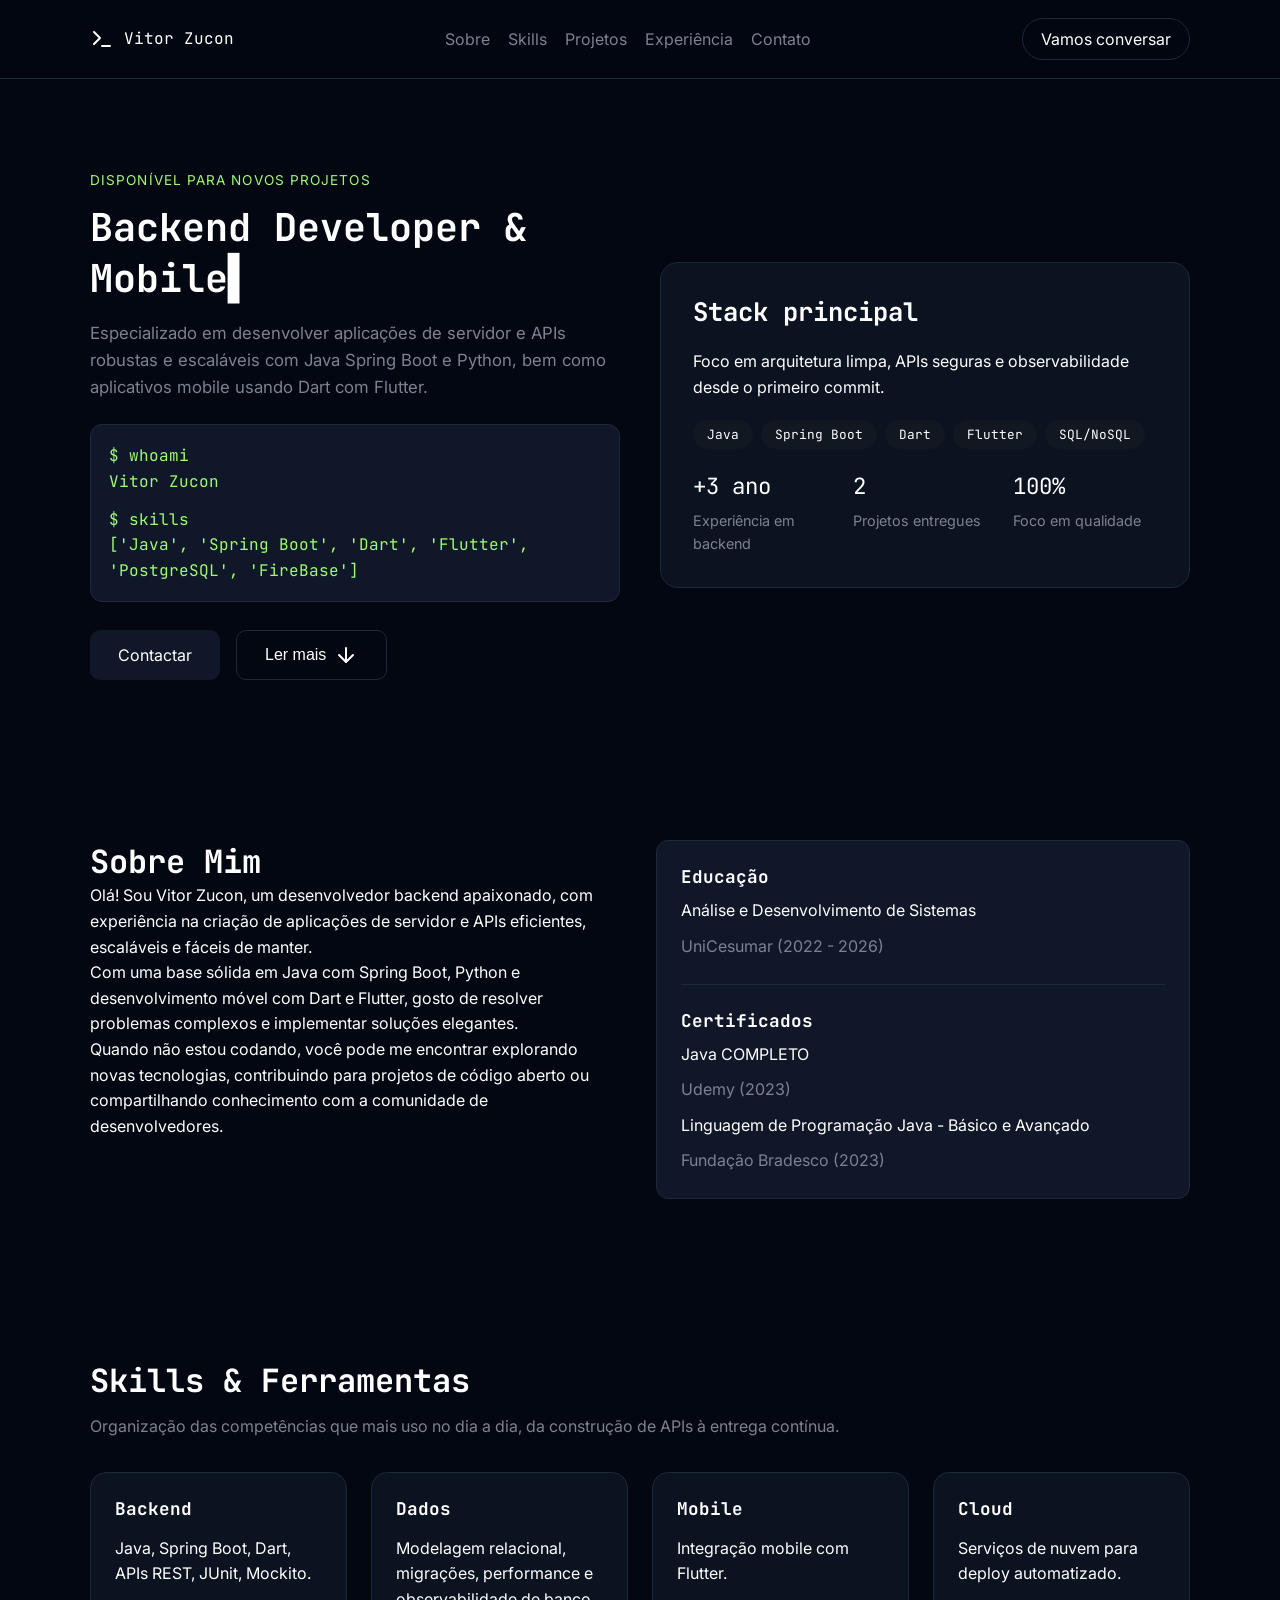
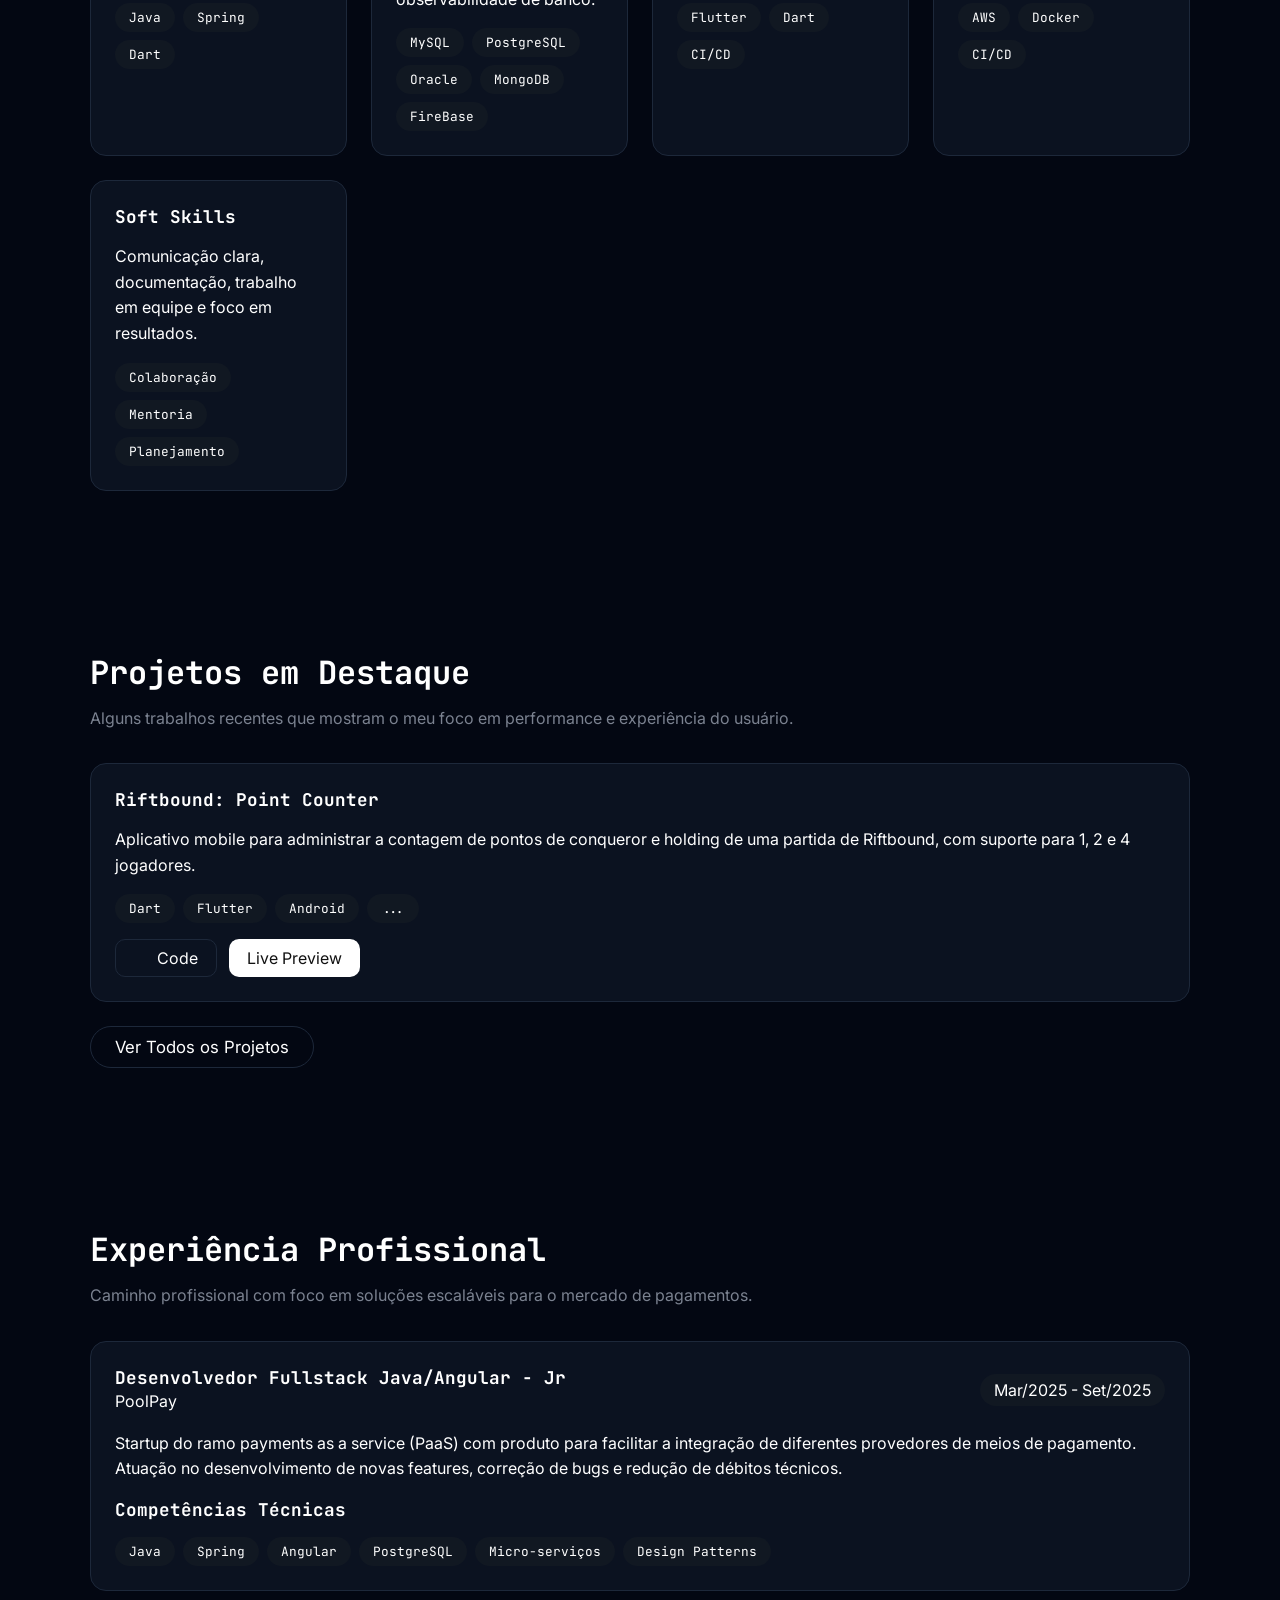
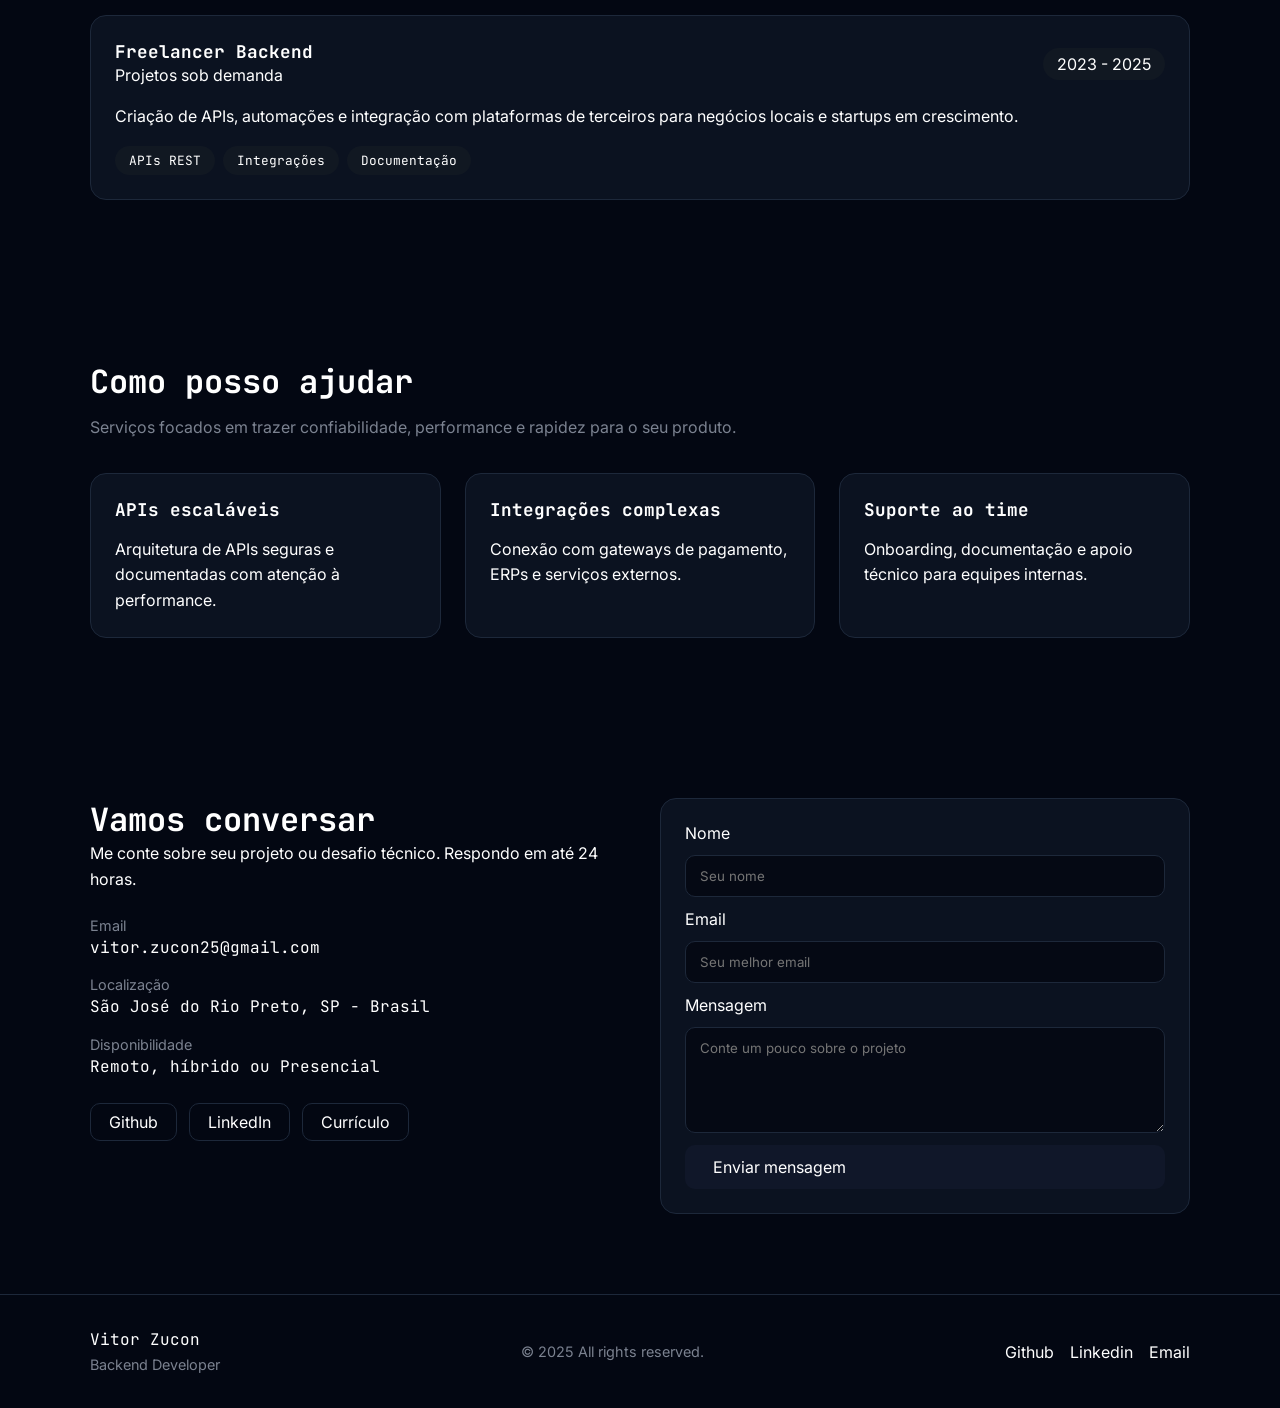
==== commit 5063f6f9: "Update index.html" ====
--- a/index.html
+++ b/index.html
@@ -29,11 +29,11 @@
             <div class="container hero-content">
                 <div class="hero-text">
                     <p class="eyebrow font-sec">Disponível para novos projetos</p>
-                    <h1 class="font-pri">Backend Developer<strong><span class="animate-cursor-blink">▌</span></strong></h1>
+                    <h1 class="font-pri">Backend Developer & Mobile<strong><span class="animate-cursor-blink">▌</span></strong></h1>
                     <p class="font-sec intro-desc">Especializado em desenvolver aplicações de servidor e APIs robustas e escaláveis com Java Spring Boot e Python, bem como aplicativos mobile usando Dart com Flutter.</p>
                     <div class="box font-pri">
                         <p>$ whoami <br>Vitor Zucon</p>
-                        <p>$ skills <br>['Java', 'Spring Boot', 'Dart', 'Flutter', 'PostgreSQL', 'MongoDB', 'FireBird']</p>
+                        <p>$ skills <br>['Java', 'Spring Boot', 'Dart', 'Flutter', 'PostgreSQL', 'FireBase']</p>
                     </div>
                     <div class="div-buttons">
                         <button onclick="document.getElementById('contact').scrollIntoView({behavior:'smooth'});" class="btn-pri font-sec">Contactar</button>
@@ -46,17 +46,17 @@
                     <div class="badges">
                         <span class="badge font-pri">Java</span>
                         <span class="badge font-pri">Spring Boot</span>
-                        <span class="badge font-pri">Python</span>
-                        <span class="badge font-pri">PostgreSQL</span>
-                        <span class="badge font-pri">Docker</span>
+                        <span class="badge font-pri">Dart</span>
+                        <span class="badge font-pri">Flutter</span>
+                        <span class="badge font-pri">SQL/NoSQL</span>
                     </div>
                     <div class="hero-metrics">
                         <div>
-                            <p class="metric-number font-pri">+3 anos</p>
+                            <p class="metric-number font-pri">+3 ano</p>
                             <p class="metric-label font-sec">Experiência em backend</p>
                         </div>
                         <div>
-                            <p class="metric-number font-pri">+12</p>
+                            <p class="metric-number font-pri">2</p>
                             <p class="metric-label font-sec">Projetos entregues</p>
                         </div>
                         <div>
@@ -79,11 +79,11 @@
                 <div class="box-educ">
                     <h3 class="font-pri">Educação</h3>
                     <p class="font-sec">Análise e Desenvolvimento de Sistemas</p>
-                    <p class="font-sec p2">UniCesumar (2022 - 2025)</p>
+                    <p class="font-sec p2">UniCesumar (2022 - 2026)</p>
                     <div class="divider"></div>
                     <h3 class="font-pri">Certificados</h3>
-                    <p class="font-sec">Gerenciamento de Processos</p>
-                    <p class="font-sec p2">Pipefy Academy (2023)</p>
+                    <p class="font-sec">Java COMPLETO</p>
+                    <p class="font-sec p2">Udemy (2023)</p>
                     <p class="font-sec">Linguagem de Programação Java - Básico e Avançado</p>
                     <p class="font-sec p2">Fundação Bradesco (2023)</p>
                 </div>
@@ -99,27 +99,38 @@
                 <div class="cards-grid">
                     <div class="card">
                         <h3 class="font-pri">Backend</h3>
-                        <p class="font-sec">Java, Spring Boot, Python, APIs REST, integração com gateways de pagamento.</p>
+                        <p class="font-sec">Java, Spring Boot, Dart, APIs REST, JUnit, Mockito.</p>
                         <div class="badges">
                             <span class="badge font-pri">Java</span>
                             <span class="badge font-pri">Spring</span>
-                            <span class="badge font-pri">Python</span>
+                            <span class="badge font-pri">Dart</span>
                         </div>
                     </div>
                     <div class="card">
                         <h3 class="font-pri">Dados</h3>
                         <p class="font-sec">Modelagem relacional, migrações, performance e observabilidade de banco.</p>
                         <div class="badges">
+                            <span class="badge font-pri">MySQL</span>
                             <span class="badge font-pri">PostgreSQL</span>
+                            <span class="badge font-pri">Oracle</span>
                             <span class="badge font-pri">MongoDB</span>
-                            <span class="badge font-pri">Firebird</span>
-                        </div>
-                    </div>
-                    <div class="card">
-                        <h3 class="font-pri">Mobile & Cloud</h3>
-                        <p class="font-sec">Integração mobile com Flutter e serviços de nuvem para deploy automatizado.</p>
+                            <span class="badge font-pri">FireBase</span>
+                        </div>
+                    </div>
+                    <div class="card">
+                        <h3 class="font-pri">Mobile</h3>
+                        <p class="font-sec">Integração mobile com Flutter.</p>
                         <div class="badges">
                             <span class="badge font-pri">Flutter</span>
+                            <span class="badge font-pri">Dart</span>
+                            <span class="badge font-pri">CI/CD</span>
+                        </div>
+                    </div>
+                    <div class="card">
+                        <h3 class="font-pri">Cloud</h3>
+                        <p class="font-sec">Serviços de nuvem para deploy automatizado.</p>
+                        <div class="badges">
+                            <span class="badge font-pri">AWS</span>
                             <span class="badge font-pri">Docker</span>
                             <span class="badge font-pri">CI/CD</span>
                         </div>
@@ -146,37 +157,12 @@
                 <div class="cards-grid">
                     <article class="box-proj">
                         <h3 class="font-pri">Riftbound: Point Counter</h3>
-                        <p class="font-sec">Aplicativo mobile para administrar a contagem de pontos de conqueror e holding de uma partida de Riftbound, com suporte para 1 a 4 jogadores.</p>
-                        <div class="badges">
-                            <span class="badge font-pri">Java</span>
+                        <p class="font-sec">Aplicativo mobile para administrar a contagem de pontos de conqueror e holding de uma partida de Riftbound, com suporte para 1, 2 e 4 jogadores.</p>
+                        <div class="badges">
+                            <span class="badge font-pri">Dart</span>
+                            <span class="badge font-pri">Flutter</span>
                             <span class="badge font-pri">Android</span>
-                            <span class="badge font-pri">AdSense</span>
-                        </div>
-                        <div class="card-actions">
-                            <a href="#" class="proj font-sec"><img width="15px" src="https://cdn.simpleicons.org/gitHub/white" alt=""/> Code</a>
-                            <a href="#" class="proj2 font-sec">Live Preview</a>
-                        </div>
-                    </article>
-                    <article class="box-proj">
-                        <h3 class="font-pri">Payments Hub</h3>
-                        <p class="font-sec">Plataforma de integração de provedores de pagamento com APIs padronizadas e monitoramento em tempo real.</p>
-                        <div class="badges">
-                            <span class="badge font-pri">Spring Boot</span>
-                            <span class="badge font-pri">Kafka</span>
-                            <span class="badge font-pri">PostgreSQL</span>
-                        </div>
-                        <div class="card-actions">
-                            <a href="#" class="proj font-sec"><img width="15px" src="https://cdn.simpleicons.org/gitHub/white" alt=""/> Code</a>
-                            <a href="#" class="proj2 font-sec">Case Study</a>
-                        </div>
-                    </article>
-                    <article class="box-proj">
-                        <h3 class="font-pri">Dashboard de Observabilidade</h3>
-                        <p class="font-sec">Painel com métricas de saúde do sistema, alertas automáticos e insights de performance.</p>
-                        <div class="badges">
-                            <span class="badge font-pri">Python</span>
-                            <span class="badge font-pri">Grafana</span>
-                            <span class="badge font-pri">Prometheus</span>
+                            <span class="badge font-pri">...</span>
                         </div>
                         <div class="card-actions">
                             <a href="#" class="proj font-sec"><img width="15px" src="https://cdn.simpleicons.org/gitHub/white" alt=""/> Code</a>
@@ -198,17 +184,17 @@
                     <div class="box-exp">
                         <div class="timeline-header">
                             <div>
-                                <h3 class="font-pri">Desenvolvedor Backend Java - Jr</h3>
+                                <h3 class="font-pri">Desenvolvedor Fullstack Java/Angular - Jr</h3>
                                 <p class="font-sec">PoolPay</p>
                             </div>
-                            <span class="chip font-sec">2023 - Atual</span>
+                            <span class="chip font-sec">Mar/2025 - Set/2025</span>
                         </div>
                         <p class="font-sec">Startup do ramo payments as a service (PaaS) com produto para facilitar a integração de diferentes provedores de meios de pagamento. Atuação no desenvolvimento de novas features, correção de bugs e redução de débitos técnicos.</p>
                         <h3 class="font-pri">Competências Técnicas</h3>
                         <div class="badges">
                             <span class="badge font-pri">Java</span>
                             <span class="badge font-pri">Spring</span>
-                            <span class="badge font-pri">Remoto</span>
+                            <span class="badge font-pri">Angular</span>
                             <span class="badge font-pri">PostgreSQL</span>
                             <span class="badge font-pri">Micro-serviços</span>
                             <span class="badge font-pri">Design Patterns</span>
@@ -220,7 +206,7 @@
                                 <h3 class="font-pri">Freelancer Backend</h3>
                                 <p class="font-sec">Projetos sob demanda</p>
                             </div>
-                            <span class="chip font-sec">2021 - 2023</span>
+                            <span class="chip font-sec">2023 - 2025</span>
                         </div>
                         <p class="font-sec">Criação de APIs, automações e integração com plataformas de terceiros para negócios locais e startups em crescimento.</p>
                         <div class="badges">
@@ -264,15 +250,15 @@
                     <div class="contact-info">
                         <div>
                             <span class="font-sec">Email</span>
-                            <p class="font-pri">vitorzucon@email.com</p>
+                            <p class="font-pri">vitor.zucon25@gmail.com</p>
                         </div>
                         <div>
                             <span class="font-sec">Localização</span>
-                            <p class="font-pri">Maringá, PR - Brasil</p>
+                            <p class="font-pri">São José do Rio Preto, SP - Brasil</p>
                         </div>
                         <div>
                             <span class="font-sec">Disponibilidade</span>
-                            <p class="font-pri">Remoto ou híbrido</p>
+                            <p class="font-pri">Remoto, híbrido ou Presencial</p>
                         </div>
                     </div>
                     <div class="social-links">
--- a/style.css
+++ b/style.css
@@ -106,6 +106,23 @@
     padding-top: 60px;
 }
 
+.page-hero {
+    padding-top: 40px;
+}
+
+.page-hero-content {
+    display: flex;
+    flex-direction: column;
+    gap: 20px;
+    max-width: 720px;
+}
+
+.page-hero-actions {
+    display: flex;
+    flex-wrap: wrap;
+    gap: 16px;
+}
+
 .hero-content {
     display: grid;
     grid-template-columns: repeat(auto-fit, minmax(280px, 1fr));
@@ -209,6 +226,14 @@
     gap: 16px;
 }
 
+.projects-summary {
+    margin-top: 32px;
+    background-color: var(--bg-alt);
+    border: 1px solid var(--border);
+    border-radius: 16px;
+    padding: 24px;
+}
+
 .metric-number {
     font-size: 1.4rem;
     margin: 0;
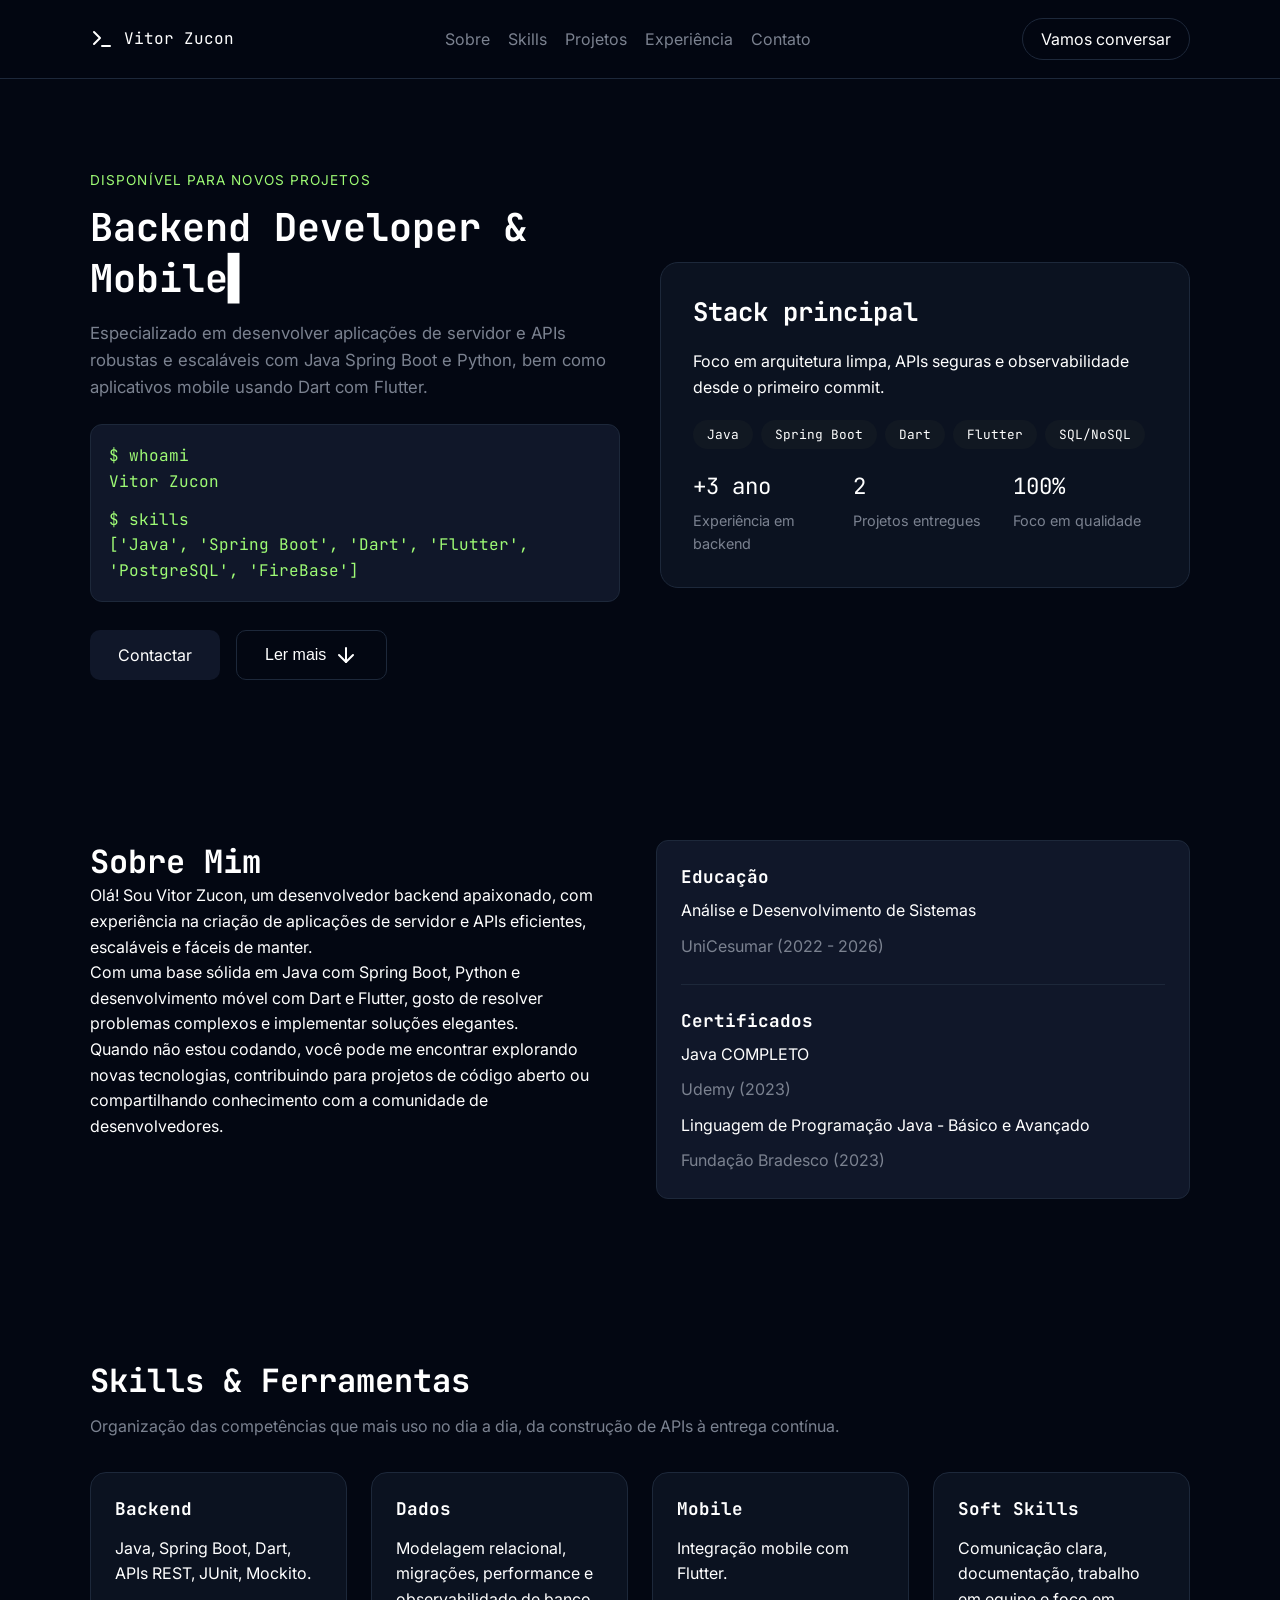
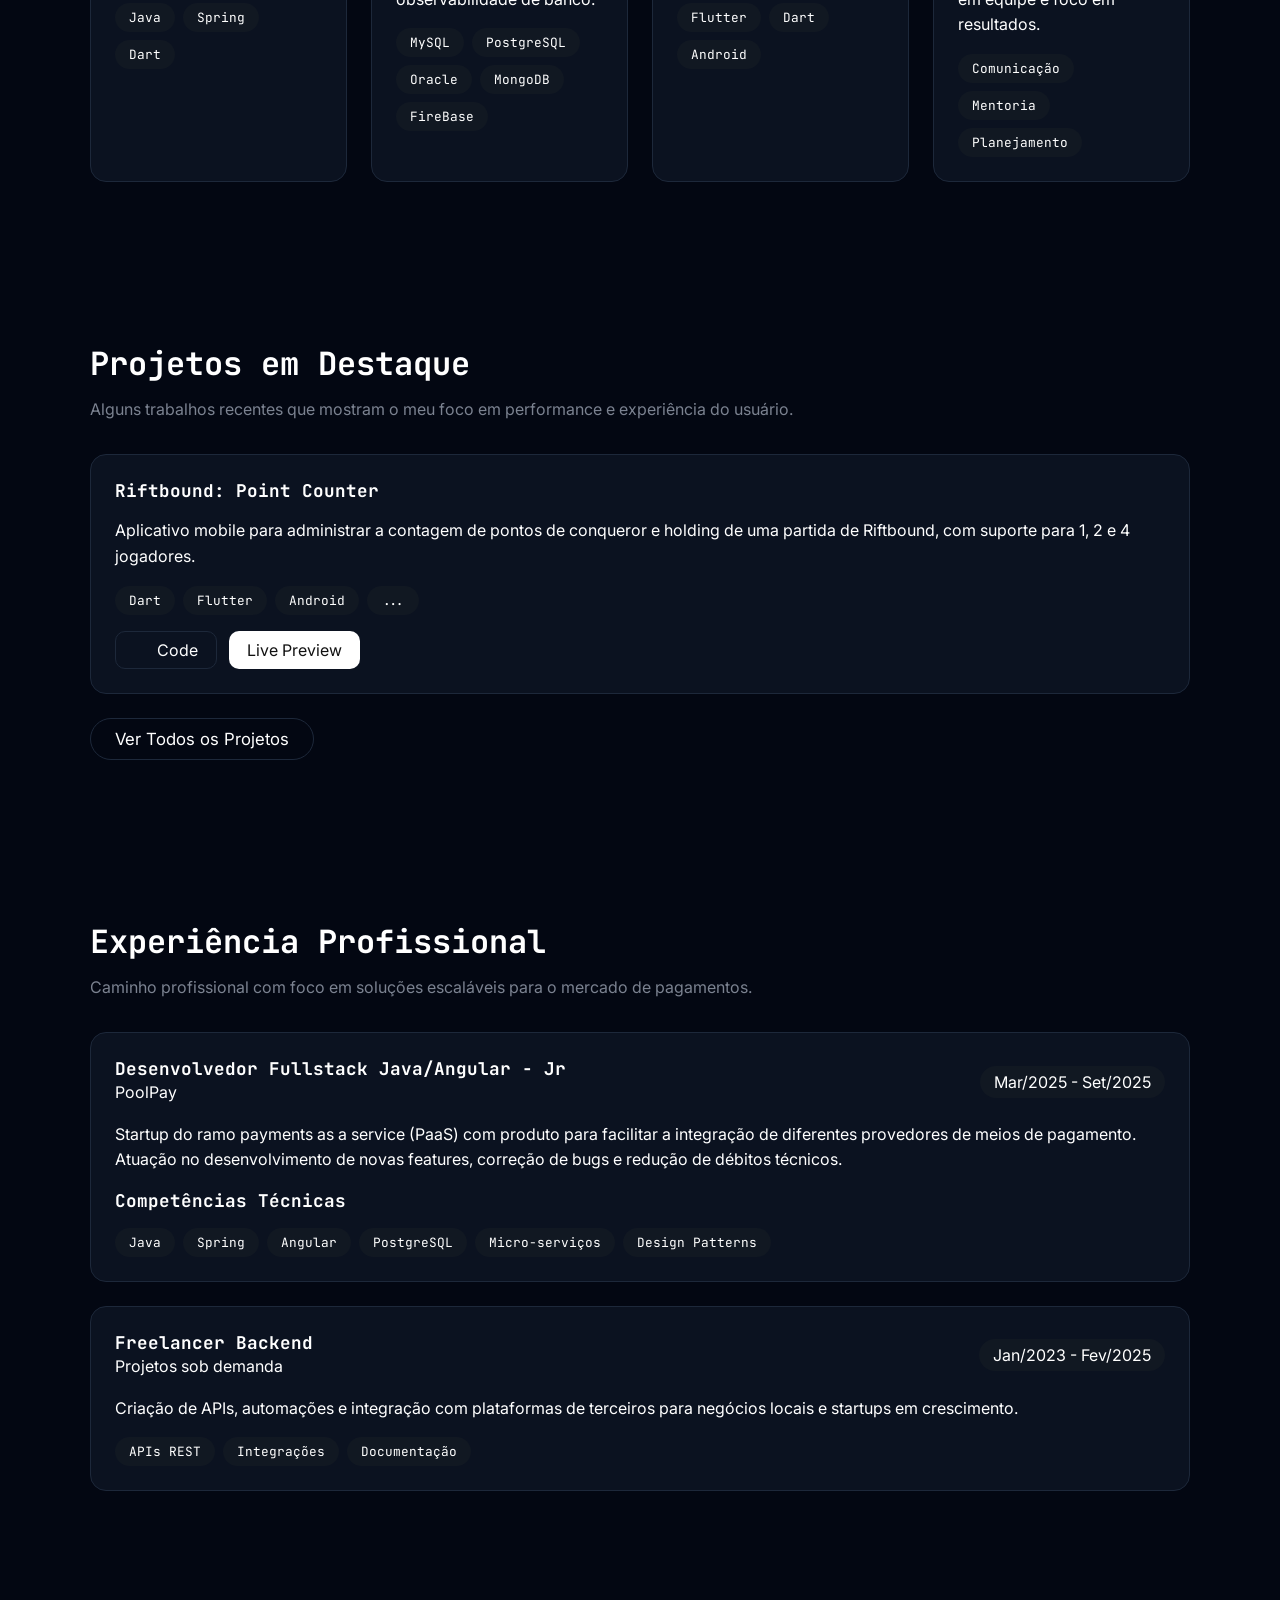
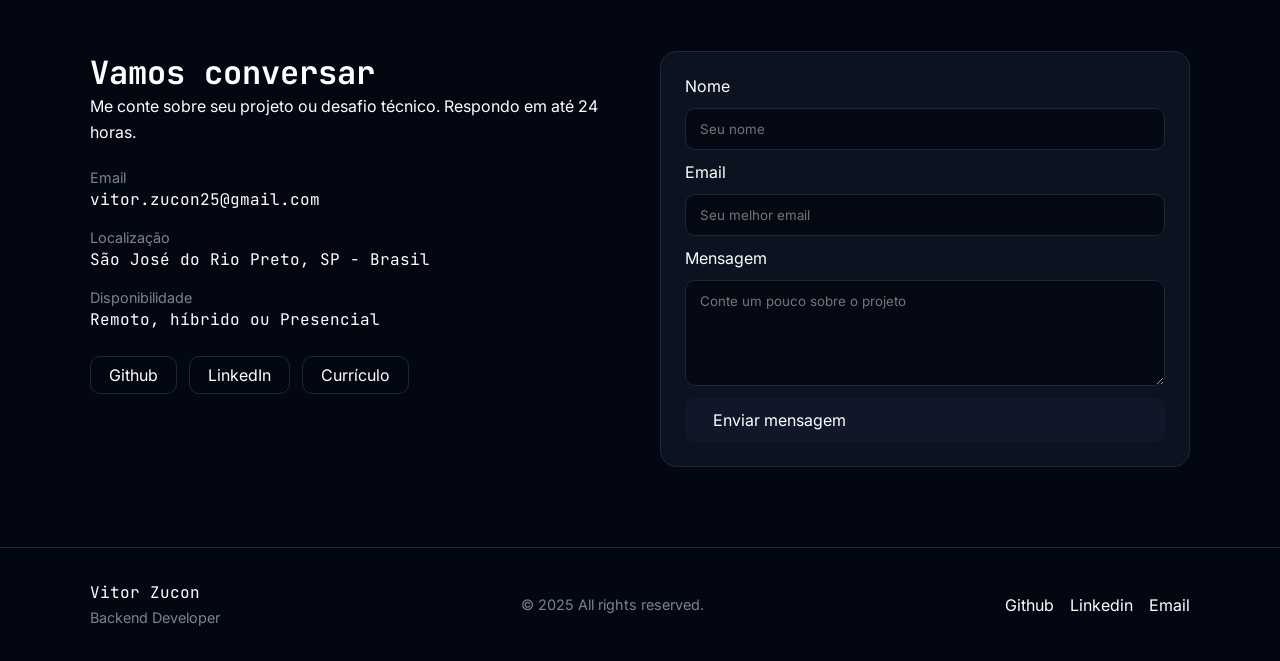
==== commit 6b026d19: "Update index.html" ====
--- a/index.html
+++ b/index.html
@@ -123,23 +123,14 @@
                         <div class="badges">
                             <span class="badge font-pri">Flutter</span>
                             <span class="badge font-pri">Dart</span>
-                            <span class="badge font-pri">CI/CD</span>
-                        </div>
-                    </div>
-                    <div class="card">
-                        <h3 class="font-pri">Cloud</h3>
-                        <p class="font-sec">Serviços de nuvem para deploy automatizado.</p>
-                        <div class="badges">
-                            <span class="badge font-pri">AWS</span>
-                            <span class="badge font-pri">Docker</span>
-                            <span class="badge font-pri">CI/CD</span>
+                            <span class="badge font-pri">Android</span>
                         </div>
                     </div>
                     <div class="card">
                         <h3 class="font-pri">Soft Skills</h3>
                         <p class="font-sec">Comunicação clara, documentação, trabalho em equipe e foco em resultados.</p>
                         <div class="badges">
-                            <span class="badge font-pri">Colaboração</span>
+                            <span class="badge font-pri">Comunicação</span>
                             <span class="badge font-pri">Mentoria</span>
                             <span class="badge font-pri">Planejamento</span>
                         </div>
@@ -206,7 +197,7 @@
                                 <h3 class="font-pri">Freelancer Backend</h3>
                                 <p class="font-sec">Projetos sob demanda</p>
                             </div>
-                            <span class="chip font-sec">2023 - 2025</span>
+                            <span class="chip font-sec">Jan/2023 - Fev/2025</span>
                         </div>
                         <p class="font-sec">Criação de APIs, automações e integração com plataformas de terceiros para negócios locais e startups em crescimento.</p>
                         <div class="badges">
@@ -218,30 +209,6 @@
                 </div>
             </div>
         </section>
-
-        <section class="section" id="services">
-            <div class="container">
-                <div class="section-header">
-                    <h2 class="font-pri">Como posso ajudar</h2>
-                    <p class="font-sec">Serviços focados em trazer confiabilidade, performance e rapidez para o seu produto.</p>
-                </div>
-                <div class="cards-grid">
-                    <div class="card">
-                        <h3 class="font-pri">APIs escaláveis</h3>
-                        <p class="font-sec">Arquitetura de APIs seguras e documentadas com atenção à performance.</p>
-                    </div>
-                    <div class="card">
-                        <h3 class="font-pri">Integrações complexas</h3>
-                        <p class="font-sec">Conexão com gateways de pagamento, ERPs e serviços externos.</p>
-                    </div>
-                    <div class="card">
-                        <h3 class="font-pri">Suporte ao time</h3>
-                        <p class="font-sec">Onboarding, documentação e apoio técnico para equipes internas.</p>
-                    </div>
-                </div>
-            </div>
-        </section>
-
         <section id="contact" class="section">
             <div class="container contact-grid">
                 <div>
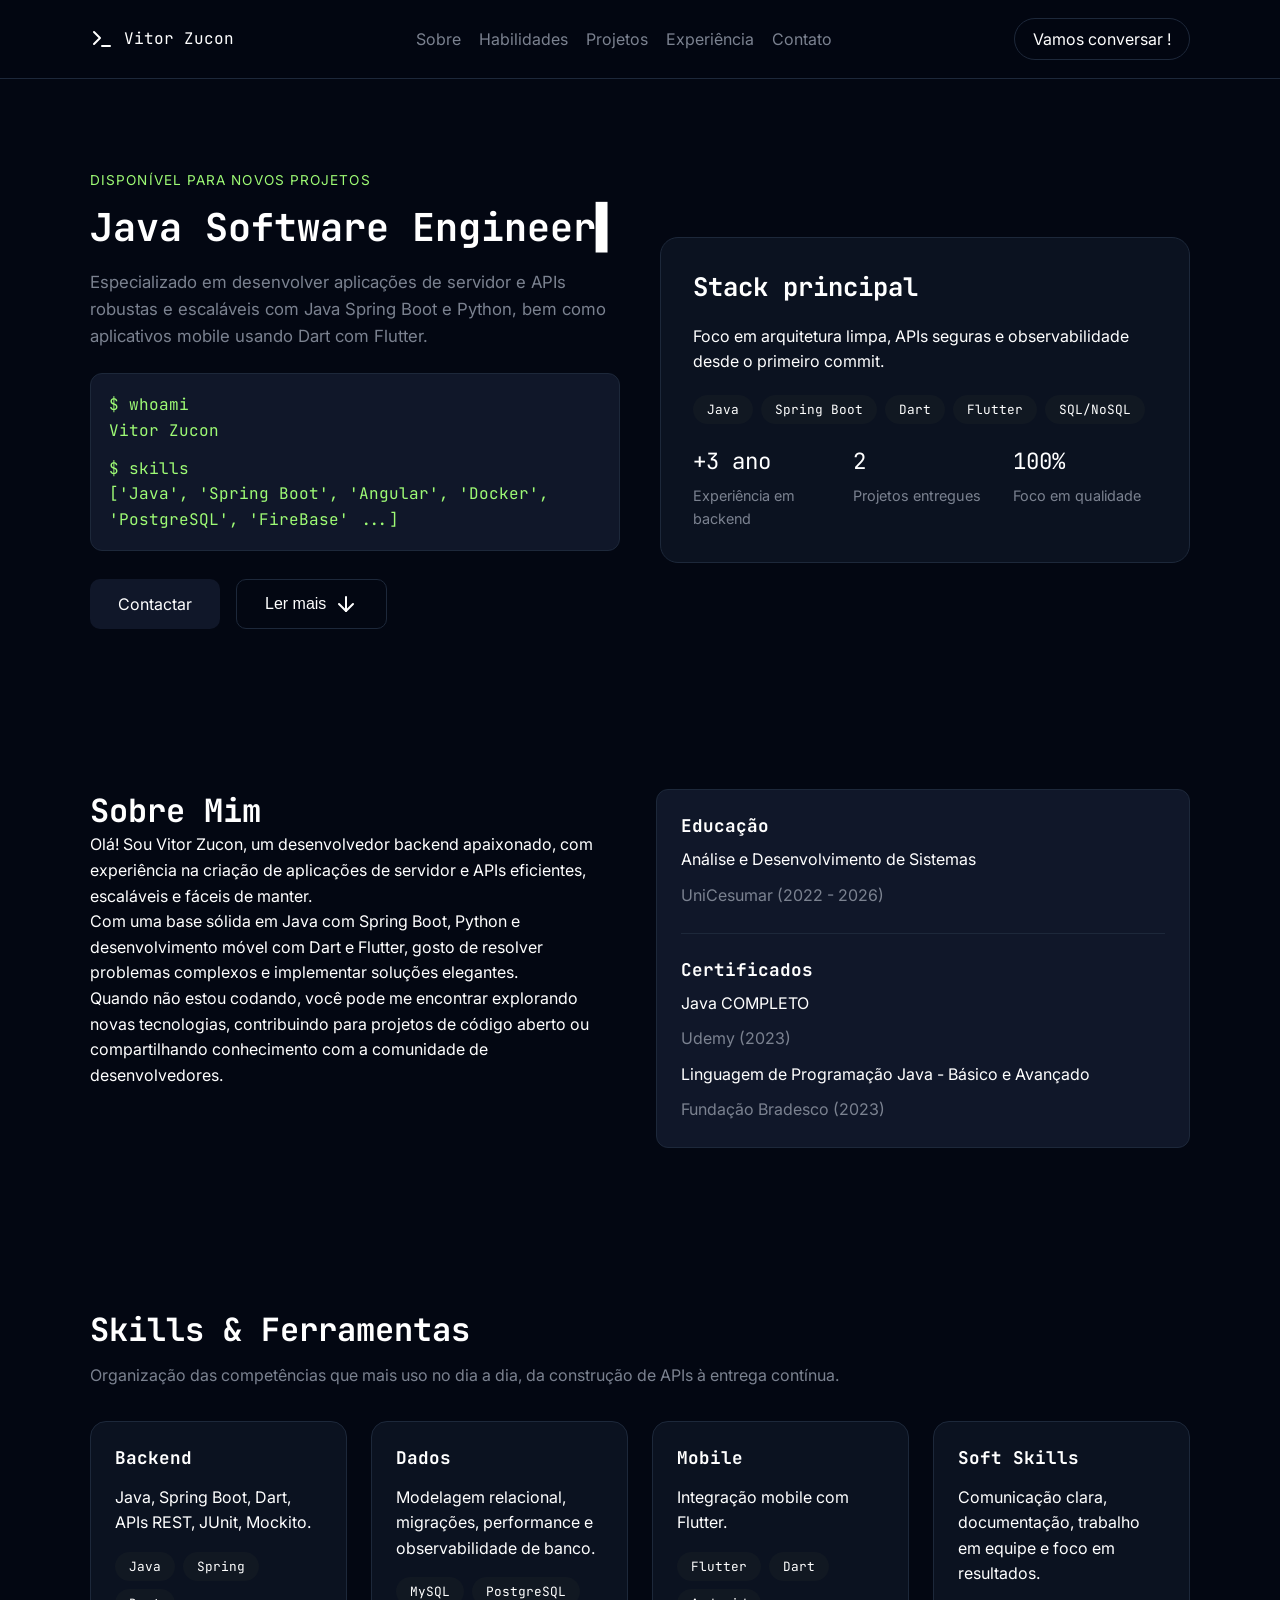
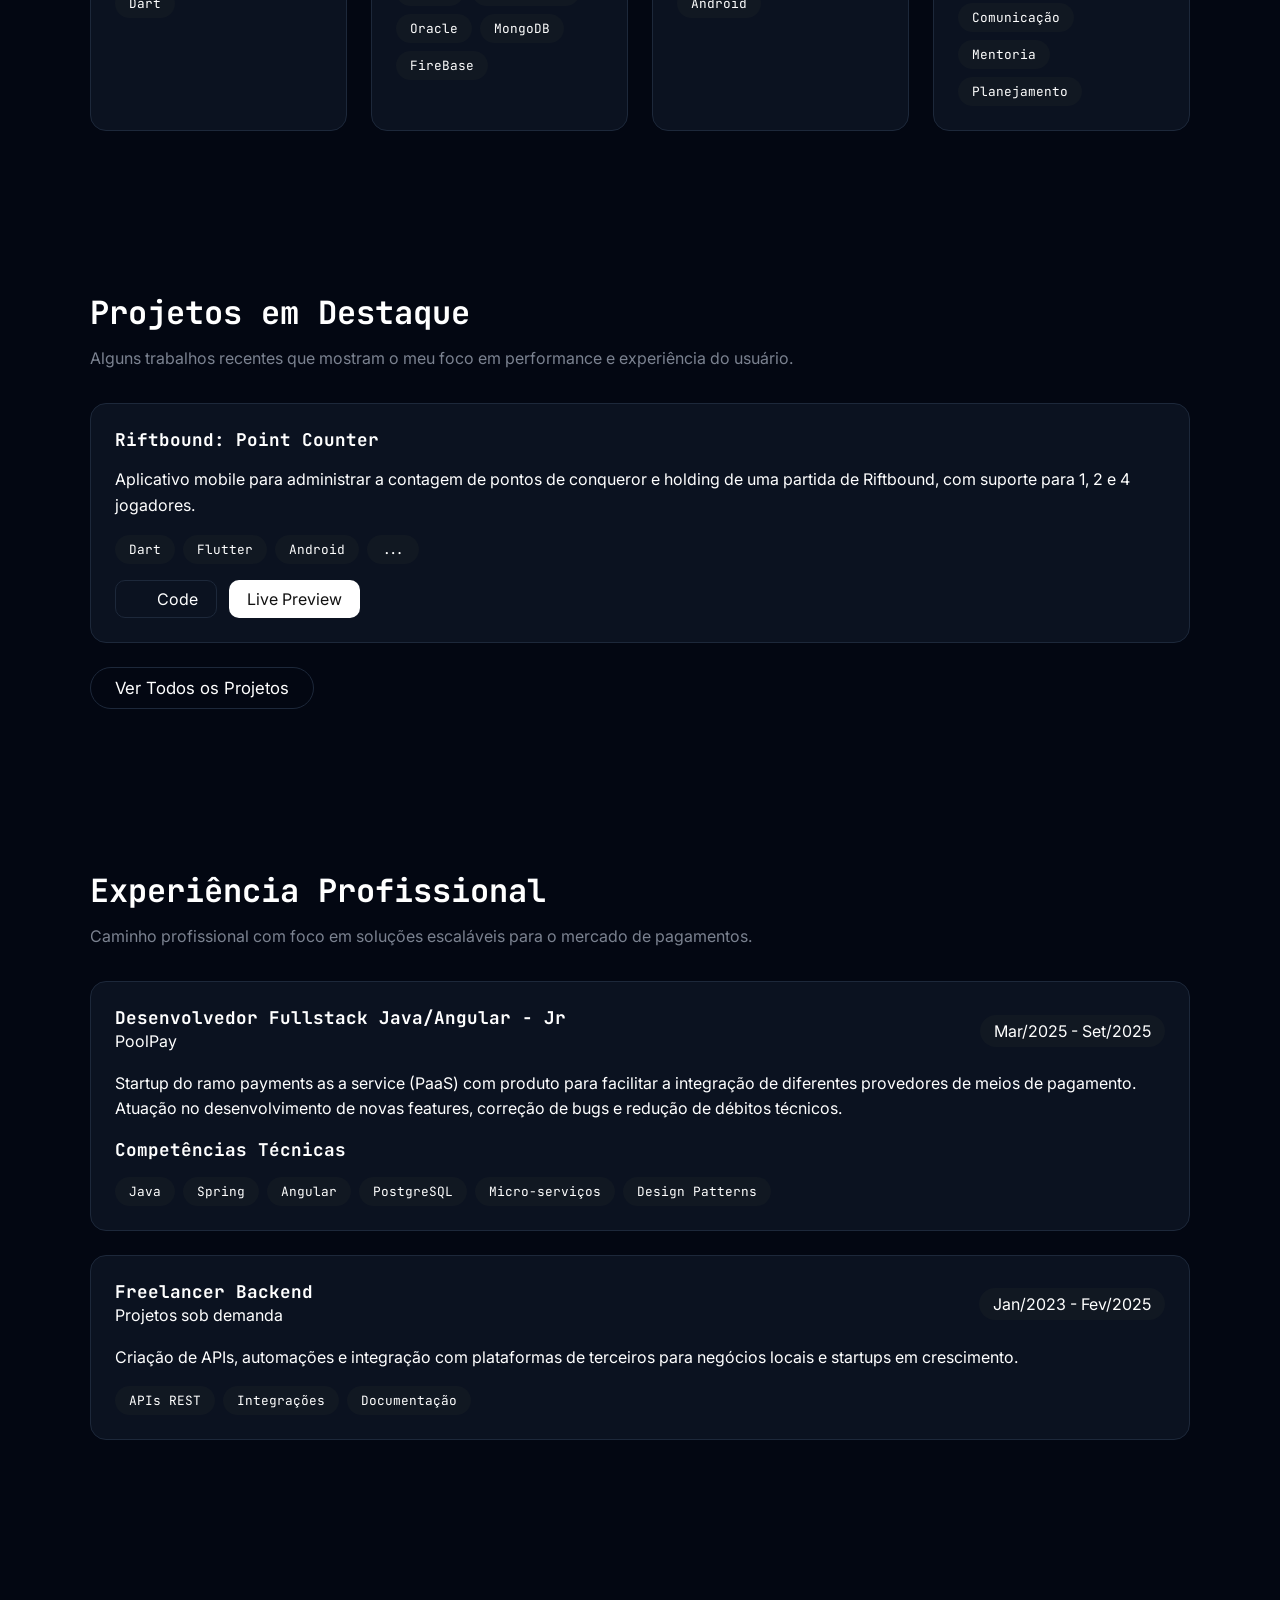
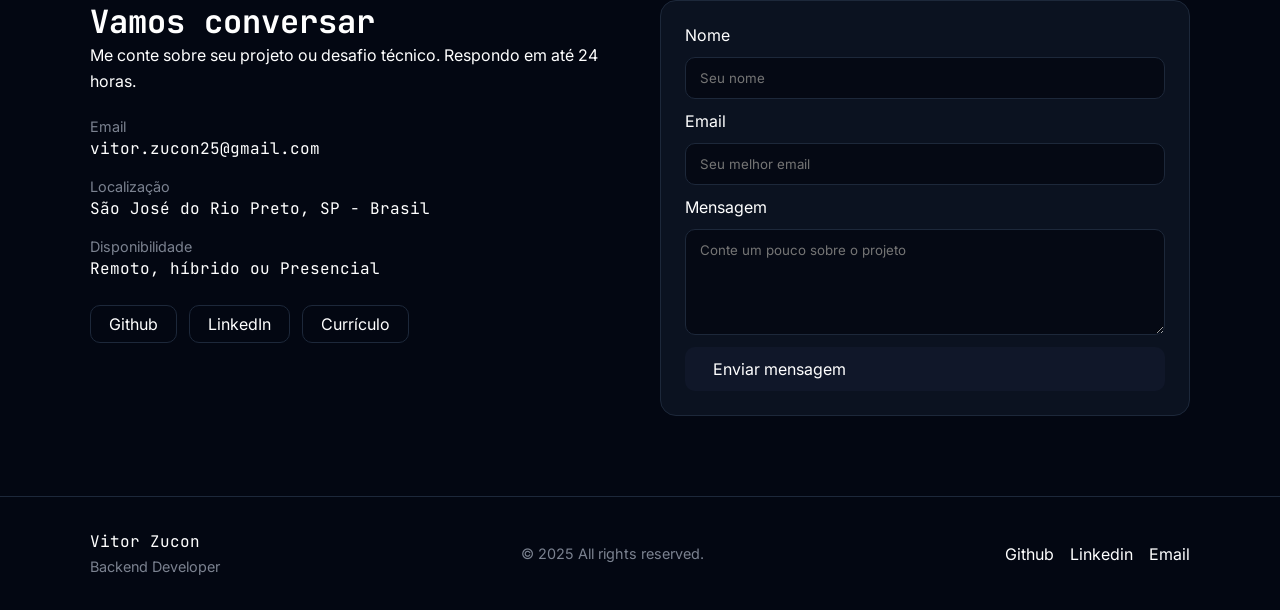
==== commit 238fa80e: "Update index.html" ====
--- a/index.html
+++ b/index.html
@@ -15,12 +15,12 @@
             </div>
             <nav class="navbar font-sec">
                 <a href="#about">Sobre</a>
-                <a href="#skills">Skills</a>
+                <a href="#skills">Habilidades</a>
                 <a href="#projects">Projetos</a>
                 <a href="#exp">Experiência</a>
                 <a href="#contact">Contato</a>
             </nav>
-            <a class="btn-outline font-sec" href="#contact">Vamos conversar</a>
+            <a class="btn-outline font-sec" href="#contact">Vamos conversar !</a>
         </div>
     </header>
 
@@ -29,11 +29,11 @@
             <div class="container hero-content">
                 <div class="hero-text">
                     <p class="eyebrow font-sec">Disponível para novos projetos</p>
-                    <h1 class="font-pri">Backend Developer & Mobile<strong><span class="animate-cursor-blink">▌</span></strong></h1>
+                    <h1 class="font-pri">Java Software Engineer<strong><span class="animate-cursor-blink">▌</span></strong></h1>
                     <p class="font-sec intro-desc">Especializado em desenvolver aplicações de servidor e APIs robustas e escaláveis com Java Spring Boot e Python, bem como aplicativos mobile usando Dart com Flutter.</p>
                     <div class="box font-pri">
                         <p>$ whoami <br>Vitor Zucon</p>
-                        <p>$ skills <br>['Java', 'Spring Boot', 'Dart', 'Flutter', 'PostgreSQL', 'FireBase']</p>
+                        <p>$ skills <br>['Java', 'Spring Boot', 'Angular', 'Docker', 'PostgreSQL', 'FireBase' ...]</p>
                     </div>
                     <div class="div-buttons">
                         <button onclick="document.getElementById('contact').scrollIntoView({behavior:'smooth'});" class="btn-pri font-sec">Contactar</button>
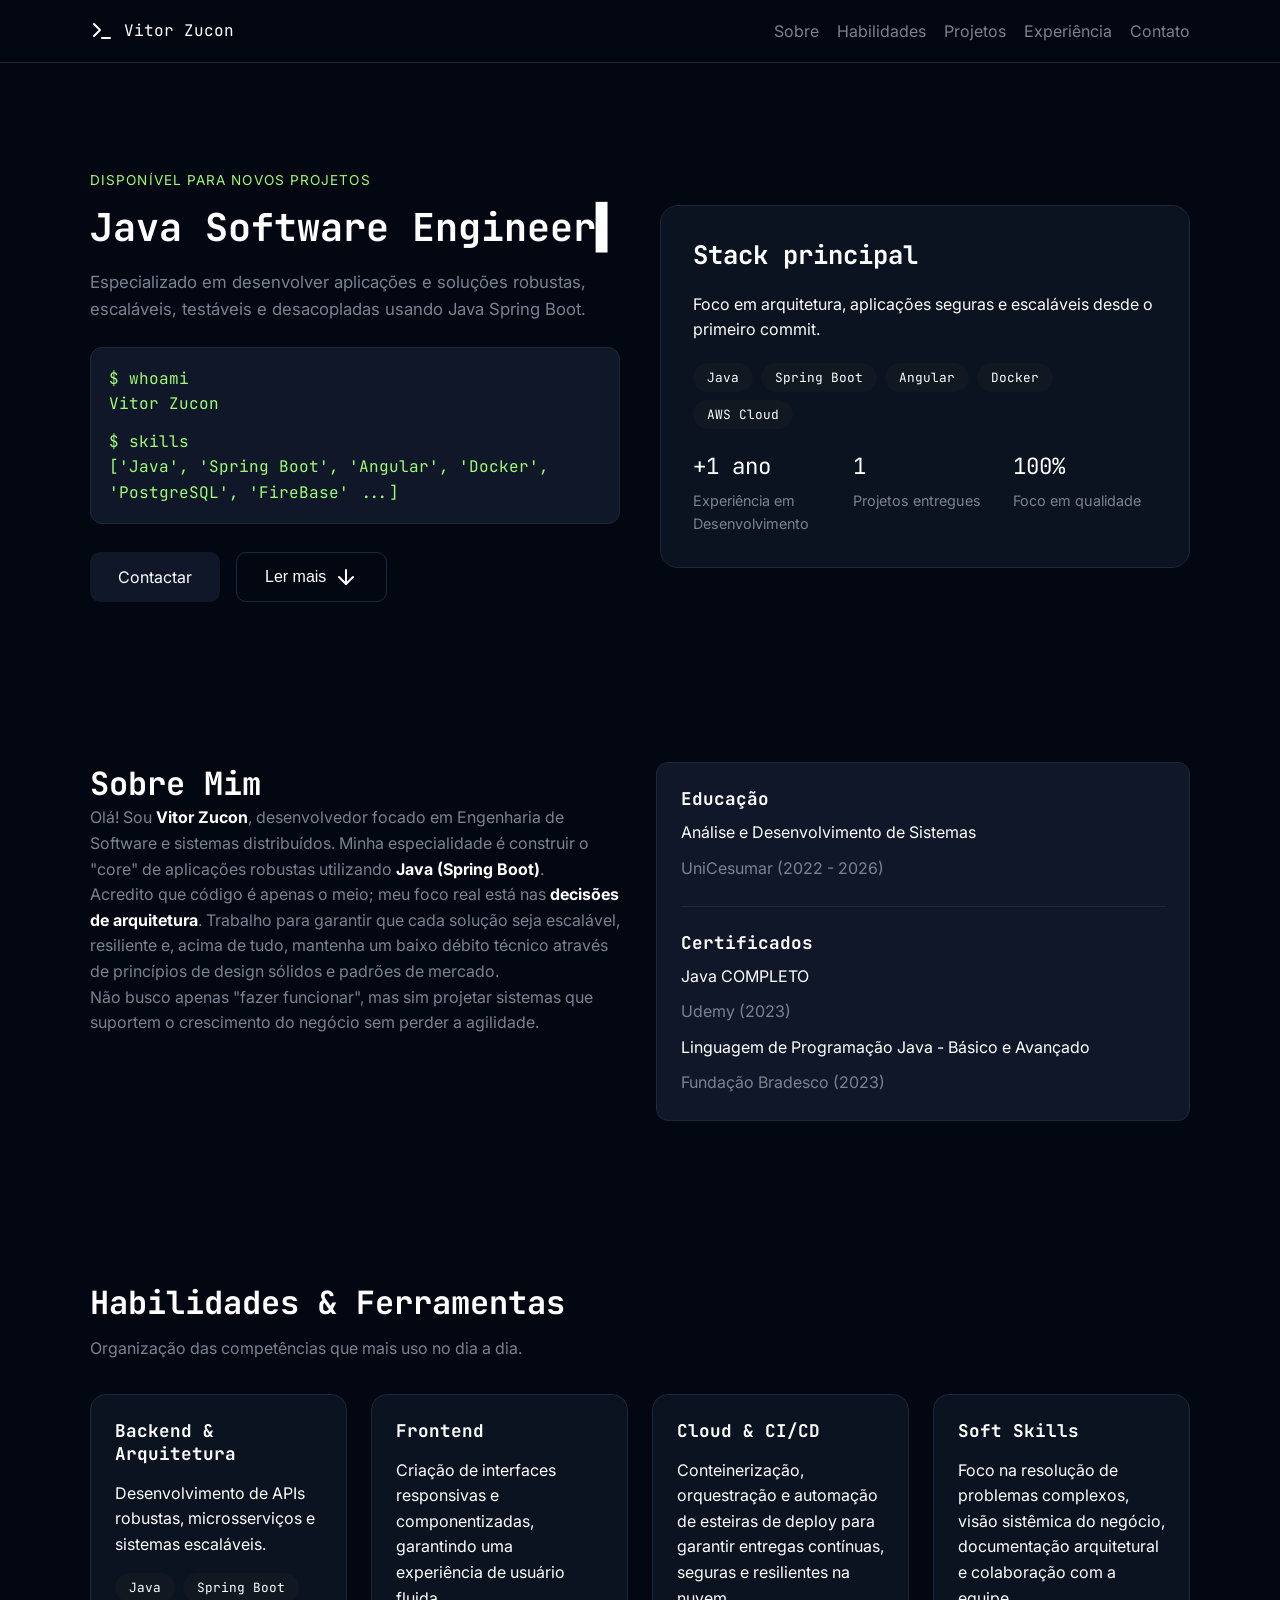
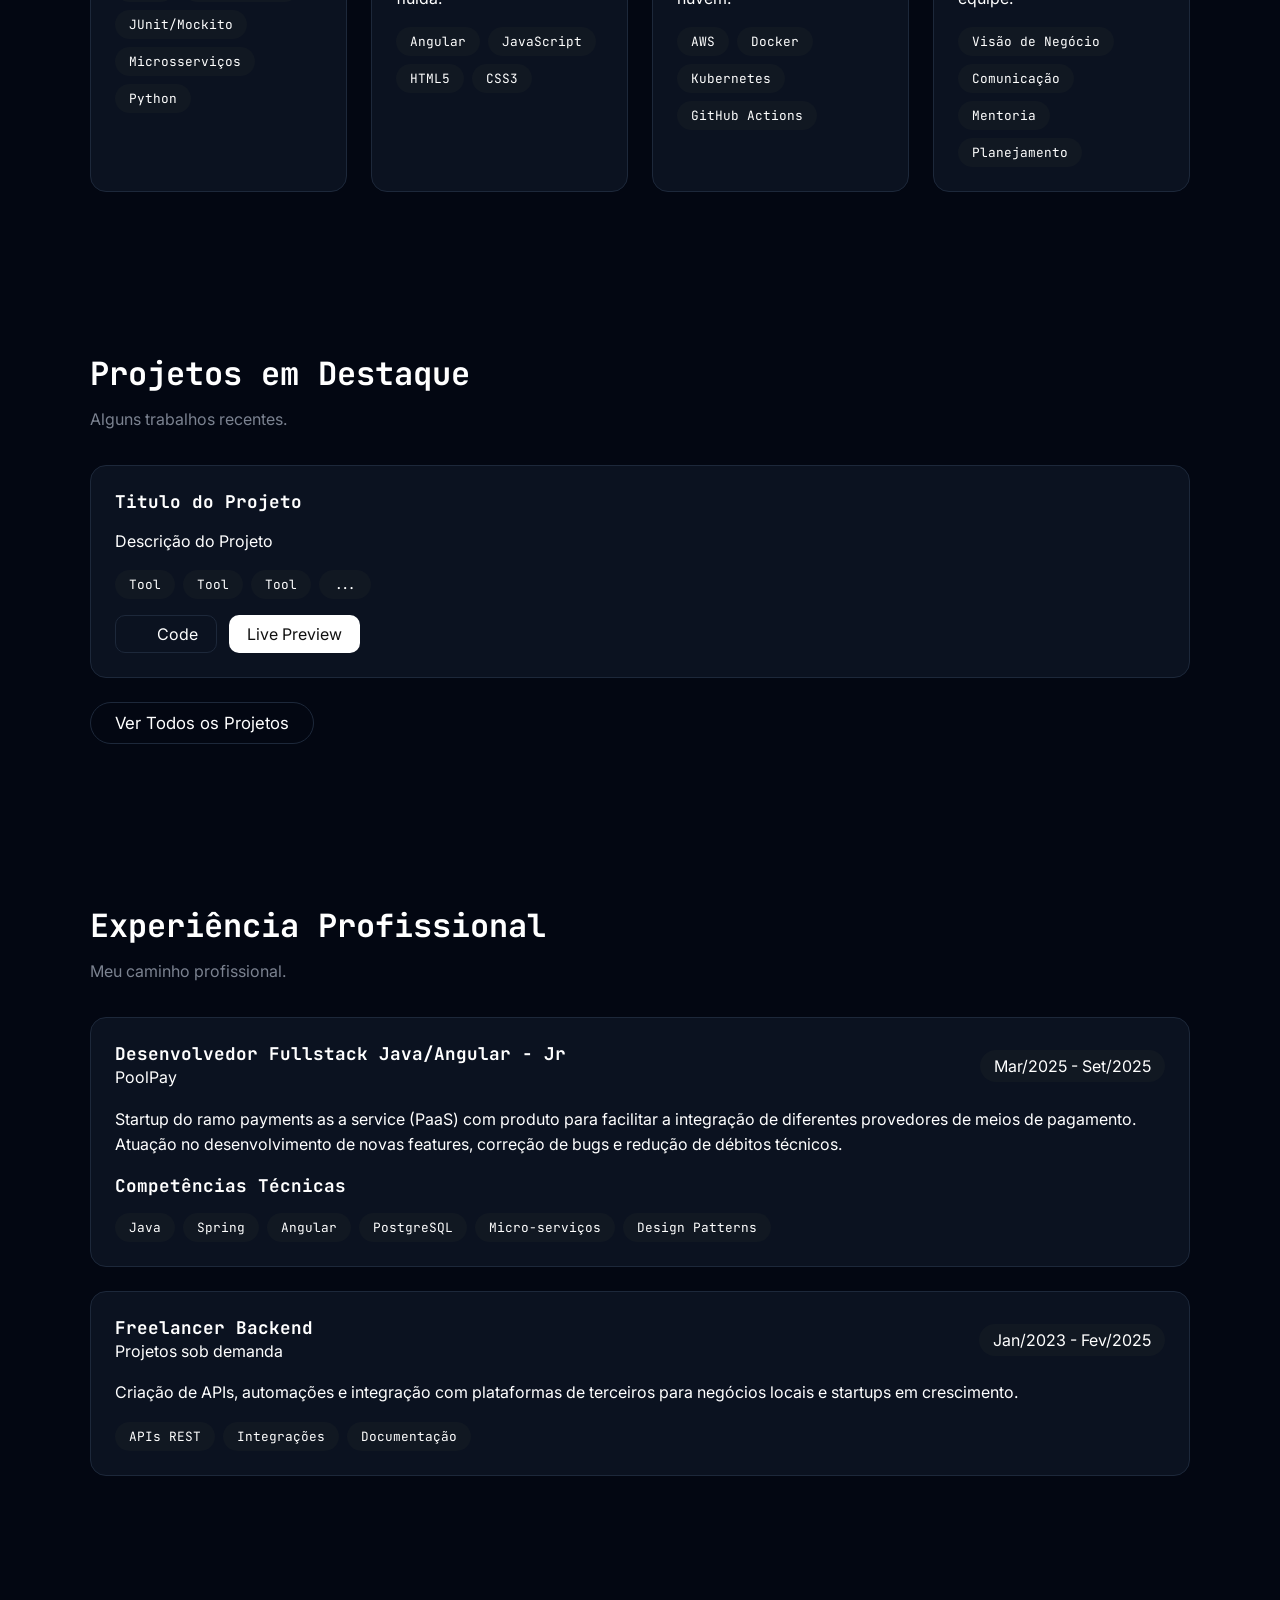
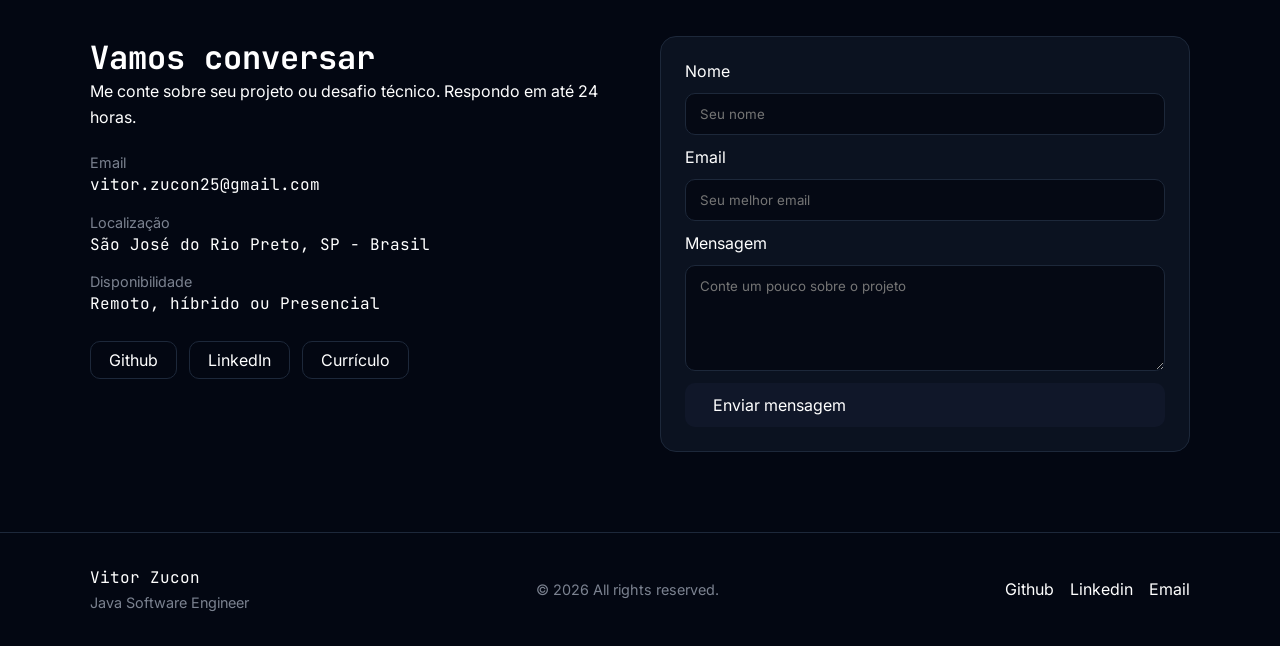
==== commit 629e7635: "att infos" ====
--- a/index.html
+++ b/index.html
@@ -1,16 +1,23 @@
 <!DOCTYPE html>
 <html lang="pt-BR">
+
 <head>
     <meta charset="UTF-8">
     <meta name="viewport" content="width=device-width, initial-scale=1.0">
     <link rel="stylesheet" href="style.css">
     <title>Vitor Zucon | Portfólio</title>
 </head>
+
 <body>
     <header class="site-header">
         <div class="container header-content">
             <div class="logoHome">
-                <svg xmlns="http://www.w3.org/2000/svg" width="24" height="24" viewBox="0 0 24 24" fill="none" stroke="currentColor" stroke-width="2" stroke-linecap="round" stroke-linejoin="round" class="lucide lucide-terminal"><polyline points="4 17 10 11 4 5"></polyline><line x1="12" x2="20" y1="19" y2="19"></line></svg>
+                <svg xmlns="http://www.w3.org/2000/svg" width="24" height="24" viewBox="0 0 24 24" fill="none"
+                    stroke="currentColor" stroke-width="2" stroke-linecap="round" stroke-linejoin="round"
+                    class="lucide lucide-terminal">
+                    <polyline points="4 17 10 11 4 5"></polyline>
+                    <line x1="12" x2="20" y1="19" y2="19"></line>
+                </svg>
                 <p class="font-pri">Vitor Zucon</p>
             </div>
             <nav class="navbar font-sec">
@@ -20,7 +27,6 @@
                 <a href="#exp">Experiência</a>
                 <a href="#contact">Contato</a>
             </nav>
-            <a class="btn-outline font-sec" href="#contact">Vamos conversar !</a>
         </div>
     </header>
 
@@ -29,34 +35,46 @@
             <div class="container hero-content">
                 <div class="hero-text">
                     <p class="eyebrow font-sec">Disponível para novos projetos</p>
-                    <h1 class="font-pri">Java Software Engineer<strong><span class="animate-cursor-blink">▌</span></strong></h1>
-                    <p class="font-sec intro-desc">Especializado em desenvolver aplicações de servidor e APIs robustas e escaláveis com Java Spring Boot e Python, bem como aplicativos mobile usando Dart com Flutter.</p>
+                    <h1 class="font-pri">Java Software Engineer<strong><span
+                                class="animate-cursor-blink">▌</span></strong></h1>
+                    <p class="font-sec intro-desc">Especializado em desenvolver aplicações e soluções robustas,
+                        escaláveis, testáveis e desacopladas usando Java Spring Boot.
+                    </p>
                     <div class="box font-pri">
                         <p>$ whoami <br>Vitor Zucon</p>
                         <p>$ skills <br>['Java', 'Spring Boot', 'Angular', 'Docker', 'PostgreSQL', 'FireBase' ...]</p>
                     </div>
                     <div class="div-buttons">
-                        <button onclick="document.getElementById('contact').scrollIntoView({behavior:'smooth'});" class="btn-pri font-sec">Contactar</button>
-                        <button onclick="document.getElementById('about').scrollIntoView({behavior:'smooth'});" class="btn-sec">Ler mais <svg xmlns="http://www.w3.org/2000/svg" width="24" height="24" viewBox="0 0 24 24" fill="none" stroke="currentColor" stroke-width="2" stroke-linecap="round" stroke-linejoin="round" class="lucide lucide-arrow-down ml-2 h-4 w-4"><path d="M12 5v14"></path><path d="m19 12-7 7-7-7"></path></svg></button>
+                        <button onclick="document.getElementById('contact').scrollIntoView({behavior:'smooth'});"
+                            class="btn-pri font-sec">Contactar</button>
+                        <button onclick="document.getElementById('about').scrollIntoView({behavior:'smooth'});"
+                            class="btn-sec">Ler mais <svg xmlns="http://www.w3.org/2000/svg" width="24" height="24"
+                                viewBox="0 0 24 24" fill="none" stroke="currentColor" stroke-width="2"
+                                stroke-linecap="round" stroke-linejoin="round"
+                                class="lucide lucide-arrow-down ml-2 h-4 w-4">
+                                <path d="M12 5v14"></path>
+                                <path d="m19 12-7 7-7-7"></path>
+                            </svg></button>
                     </div>
                 </div>
                 <div class="hero-card">
                     <h2 class="font-pri">Stack principal</h2>
-                    <p class="font-sec">Foco em arquitetura limpa, APIs seguras e observabilidade desde o primeiro commit.</p>
+                    <p class="font-sec">Foco em arquitetura, aplicações seguras e escaláveis desde o primeiro
+                        commit.</p>
                     <div class="badges">
                         <span class="badge font-pri">Java</span>
                         <span class="badge font-pri">Spring Boot</span>
-                        <span class="badge font-pri">Dart</span>
-                        <span class="badge font-pri">Flutter</span>
-                        <span class="badge font-pri">SQL/NoSQL</span>
+                        <span class="badge font-pri">Angular</span>
+                        <span class="badge font-pri">Docker</span>
+                        <span class="badge font-pri">AWS Cloud</span>
                     </div>
                     <div class="hero-metrics">
                         <div>
-                            <p class="metric-number font-pri">+3 ano</p>
-                            <p class="metric-label font-sec">Experiência em backend</p>
-                        </div>
-                        <div>
-                            <p class="metric-number font-pri">2</p>
+                            <p class="metric-number font-pri">+1 ano</p>
+                            <p class="metric-label font-sec">Experiência em Desenvolvimento</p>
+                        </div>
+                        <div>
+                            <p class="metric-number font-pri">1</p>
                             <p class="metric-label font-sec">Projetos entregues</p>
                         </div>
                         <div>
@@ -72,9 +90,22 @@
             <div class="container two-columns">
                 <div>
                     <h2 class="font-pri">Sobre Mim</h2>
-                    <p class="font-sec">Olá! Sou Vitor Zucon, um desenvolvedor backend apaixonado, com experiência na criação de aplicações de servidor e APIs eficientes, escaláveis e fáceis de manter.</p>
-                    <p class="font-sec">Com uma base sólida em Java com Spring Boot, Python e desenvolvimento móvel com Dart e Flutter, gosto de resolver problemas complexos e implementar soluções elegantes.</p>
-                    <p class="font-sec">Quando não estou codando, você pode me encontrar explorando novas tecnologias, contribuindo para projetos de código aberto ou compartilhando conhecimento com a comunidade de desenvolvedores.</p>
+                    <p class="font-sec p2">
+                        Olá! Sou <strong>Vitor Zucon</strong>, desenvolvedor focado em Engenharia de Software e sistemas
+                        distribuídos.
+                        Minha especialidade é construir o "core" de aplicações robustas utilizando <strong>Java (Spring
+                            Boot)</strong>.
+                    </p>
+                    <p class="font-sec p2">
+                        Acredito que código é apenas o meio; meu foco real está nas <strong>decisões
+                            de arquitetura</strong>. Trabalho para garantir
+                        que cada solução seja escalável, resiliente e, acima de tudo, mantenha um baixo débito técnico
+                        através de princípios de design sólidos e padrões de mercado.
+                    </p>
+                    <p class="font-sec p2">
+                        Não busco apenas "fazer funcionar", mas sim projetar sistemas que suportem o crescimento do
+                        negócio sem perder a agilidade.
+                    </p>
                 </div>
                 <div class="box-educ">
                     <h3 class="font-pri">Educação</h3>
@@ -93,43 +124,51 @@
         <section id="skills" class="section">
             <div class="container">
                 <div class="section-header">
-                    <h2 class="font-pri">Skills & Ferramentas</h2>
-                    <p class="font-sec">Organização das competências que mais uso no dia a dia, da construção de APIs à entrega contínua.</p>
+                    <h2 class="font-pri">Habilidades & Ferramentas</h2>
+                    <p class="font-sec">Organização das competências que mais uso no dia a dia.</p>
                 </div>
                 <div class="cards-grid">
                     <div class="card">
-                        <h3 class="font-pri">Backend</h3>
-                        <p class="font-sec">Java, Spring Boot, Dart, APIs REST, JUnit, Mockito.</p>
+                        <h3 class="font-pri">Backend & Arquitetura</h3>
+                        <p class="font-sec">Desenvolvimento de APIs robustas, microsserviços e sistemas escaláveis.</p>
                         <div class="badges">
                             <span class="badge font-pri">Java</span>
-                            <span class="badge font-pri">Spring</span>
-                            <span class="badge font-pri">Dart</span>
-                        </div>
-                    </div>
+                            <span class="badge font-pri">Spring Boot</span>
+                            <span class="badge font-pri">JUnit/Mockito</span>
+                            <span class="badge font-pri">Microsserviços</span>
+                            <span class="badge font-pri">Python</span>
+                        </div>
+                    </div>
+
                     <div class="card">
-                        <h3 class="font-pri">Dados</h3>
-                        <p class="font-sec">Modelagem relacional, migrações, performance e observabilidade de banco.</p>
-                        <div class="badges">
-                            <span class="badge font-pri">MySQL</span>
-                            <span class="badge font-pri">PostgreSQL</span>
-                            <span class="badge font-pri">Oracle</span>
-                            <span class="badge font-pri">MongoDB</span>
-                            <span class="badge font-pri">FireBase</span>
-                        </div>
-                    </div>
+                        <h3 class="font-pri">Frontend</h3>
+                        <p class="font-sec">Criação de interfaces responsivas e componentizadas, garantindo uma experiência de usuário fluida.</p>
+                        <div class="badges">
+                            <span class="badge font-pri">Angular</span>
+                            <span class="badge font-pri">JavaScript</span>
+                            <span class="badge font-pri">HTML5</span>
+                            <span class="badge font-pri">CSS3</span>
+                        </div>
+                    </div>
+
                     <div class="card">
-                        <h3 class="font-pri">Mobile</h3>
-                        <p class="font-sec">Integração mobile com Flutter.</p>
-                        <div class="badges">
-                            <span class="badge font-pri">Flutter</span>
-                            <span class="badge font-pri">Dart</span>
-                            <span class="badge font-pri">Android</span>
-                        </div>
-                    </div>
+                        <h3 class="font-pri">Cloud & CI/CD</h3>
+                        <p class="font-sec">Conteinerização, orquestração e automação de esteiras de deploy para
+                            garantir entregas contínuas, seguras e resilientes na nuvem.</p>
+                        <div class="badges">
+                            <span class="badge font-pri">AWS</span>
+                            <span class="badge font-pri">Docker</span>
+                            <span class="badge font-pri">Kubernetes</span>
+                            <span class="badge font-pri">GitHub Actions</span>
+                        </div>
+                    </div>
+
                     <div class="card">
                         <h3 class="font-pri">Soft Skills</h3>
-                        <p class="font-sec">Comunicação clara, documentação, trabalho em equipe e foco em resultados.</p>
-                        <div class="badges">
+                        <p class="font-sec">Foco na resolução de problemas complexos, visão sistêmica do negócio,
+                            documentação arquitetural e colaboração com a equipe.</p>
+                        <div class="badges">
+                            <span class="badge font-pri">Visão de Negócio</span>
                             <span class="badge font-pri">Comunicação</span>
                             <span class="badge font-pri">Mentoria</span>
                             <span class="badge font-pri">Planejamento</span>
@@ -143,20 +182,21 @@
             <div class="container">
                 <div class="section-header">
                     <h2 class="font-pri">Projetos em Destaque</h2>
-                    <p class="font-sec">Alguns trabalhos recentes que mostram o meu foco em performance e experiência do usuário.</p>
+                    <p class="font-sec">Alguns trabalhos recentes.</p>
                 </div>
                 <div class="cards-grid">
                     <article class="box-proj">
-                        <h3 class="font-pri">Riftbound: Point Counter</h3>
-                        <p class="font-sec">Aplicativo mobile para administrar a contagem de pontos de conqueror e holding de uma partida de Riftbound, com suporte para 1, 2 e 4 jogadores.</p>
-                        <div class="badges">
-                            <span class="badge font-pri">Dart</span>
-                            <span class="badge font-pri">Flutter</span>
-                            <span class="badge font-pri">Android</span>
+                        <h3 class="font-pri">Titulo do Projeto</h3>
+                        <p class="font-sec">Descrição do Projeto</p>
+                        <div class="badges">
+                            <span class="badge font-pri">Tool</span>
+                            <span class="badge font-pri">Tool</span>
+                            <span class="badge font-pri">Tool</span>
                             <span class="badge font-pri">...</span>
                         </div>
                         <div class="card-actions">
-                            <a href="#" class="proj font-sec"><img width="15px" src="https://cdn.simpleicons.org/gitHub/white" alt=""/> Code</a>
+                            <a href="#" class="proj font-sec"><img width="15px"
+                                    src="https://cdn.simpleicons.org/gitHub/white" alt="" /> Code</a>
                             <a href="#" class="proj2 font-sec">Live Preview</a>
                         </div>
                     </article>
@@ -169,7 +209,7 @@
             <div class="container">
                 <div class="section-header">
                     <h2 class="font-pri">Experiência Profissional</h2>
-                    <p class="font-sec">Caminho profissional com foco em soluções escaláveis para o mercado de pagamentos.</p>
+                    <p class="font-sec">Meu caminho profissional.</p>
                 </div>
                 <div class="timeline">
                     <div class="box-exp">
@@ -180,7 +220,9 @@
                             </div>
                             <span class="chip font-sec">Mar/2025 - Set/2025</span>
                         </div>
-                        <p class="font-sec">Startup do ramo payments as a service (PaaS) com produto para facilitar a integração de diferentes provedores de meios de pagamento. Atuação no desenvolvimento de novas features, correção de bugs e redução de débitos técnicos.</p>
+                        <p class="font-sec">Startup do ramo payments as a service (PaaS) com produto para facilitar a
+                            integração de diferentes provedores de meios de pagamento. Atuação no desenvolvimento de
+                            novas features, correção de bugs e redução de débitos técnicos.</p>
                         <h3 class="font-pri">Competências Técnicas</h3>
                         <div class="badges">
                             <span class="badge font-pri">Java</span>
@@ -199,7 +241,8 @@
                             </div>
                             <span class="chip font-sec">Jan/2023 - Fev/2025</span>
                         </div>
-                        <p class="font-sec">Criação de APIs, automações e integração com plataformas de terceiros para negócios locais e startups em crescimento.</p>
+                        <p class="font-sec">Criação de APIs, automações e integração com plataformas de terceiros para
+                            negócios locais e startups em crescimento.</p>
                         <div class="badges">
                             <span class="badge font-pri">APIs REST</span>
                             <span class="badge font-pri">Integrações</span>
@@ -251,10 +294,10 @@
         <div class="container footer-content">
             <div id="footer-id">
                 <p class="font-pri">Vitor Zucon</p>
-                <p class="font-sec">Backend Developer</p>
+                <p class="font-sec">Java Software Engineer</p>
             </div>
             <div id="footer-cr">
-                <p class="font-sec">© 2025 All rights reserved.</p>
+                <p class="font-sec">© 2026 All rights reserved.</p>
             </div>
             <div id="footer-social" class="font-sec">
                 <a href="#">Github</a>
@@ -264,4 +307,5 @@
         </div>
     </footer>
 </body>
-</html>
+
+</html>
--- a/style.css
+++ b/style.css
@@ -106,23 +106,6 @@
     padding-top: 60px;
 }
 
-.page-hero {
-    padding-top: 40px;
-}
-
-.page-hero-content {
-    display: flex;
-    flex-direction: column;
-    gap: 20px;
-    max-width: 720px;
-}
-
-.page-hero-actions {
-    display: flex;
-    flex-wrap: wrap;
-    gap: 16px;
-}
-
 .hero-content {
     display: grid;
     grid-template-columns: repeat(auto-fit, minmax(280px, 1fr));
@@ -226,14 +209,6 @@
     gap: 16px;
 }
 
-.projects-summary {
-    margin-top: 32px;
-    background-color: var(--bg-alt);
-    border: 1px solid var(--border);
-    border-radius: 16px;
-    padding: 24px;
-}
-
 .metric-number {
     font-size: 1.4rem;
     margin: 0;
@@ -488,9 +463,12 @@
 }
 
 @keyframes cursor-blink {
-    0%, 100% {
+
+    0%,
+    100% {
         opacity: 1;
     }
+
     50% {
         opacity: 0;
     }
@@ -518,4 +496,4 @@
     section {
         padding: 60px 0;
     }
-}
+}
